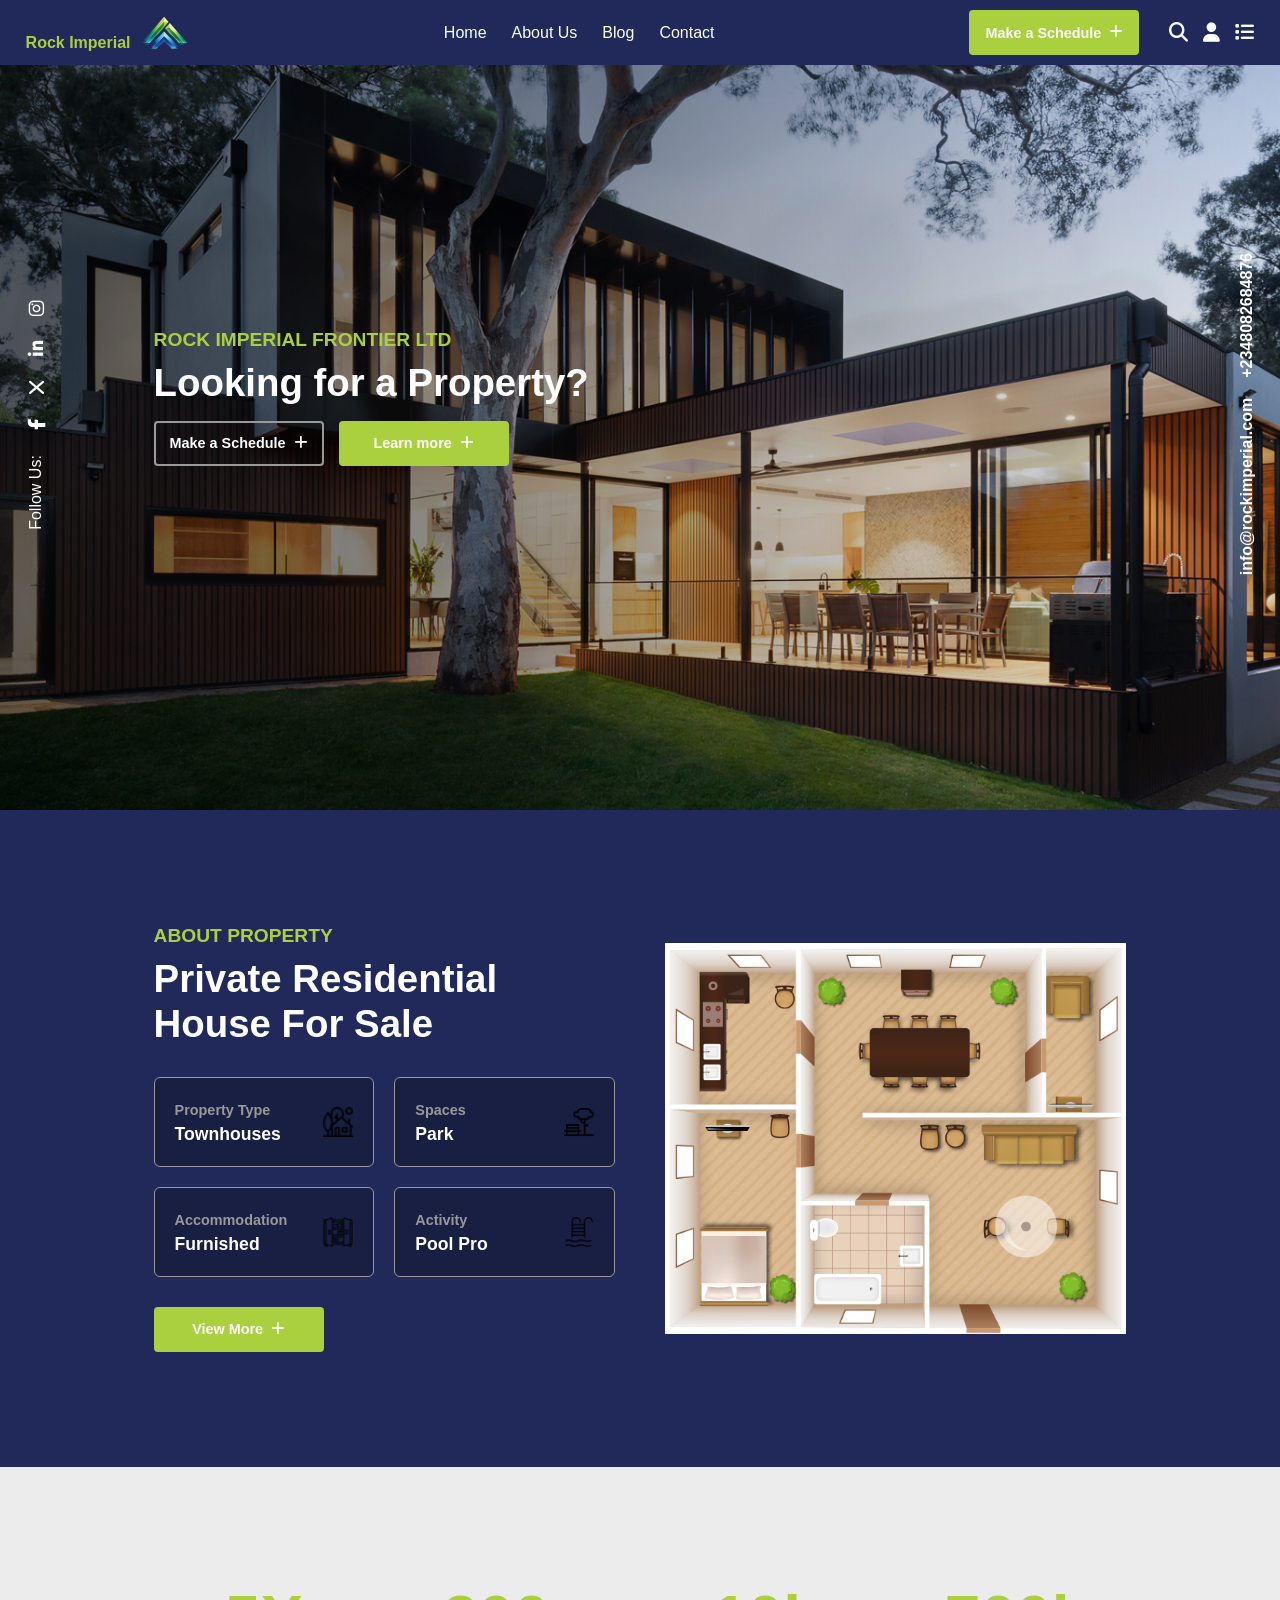
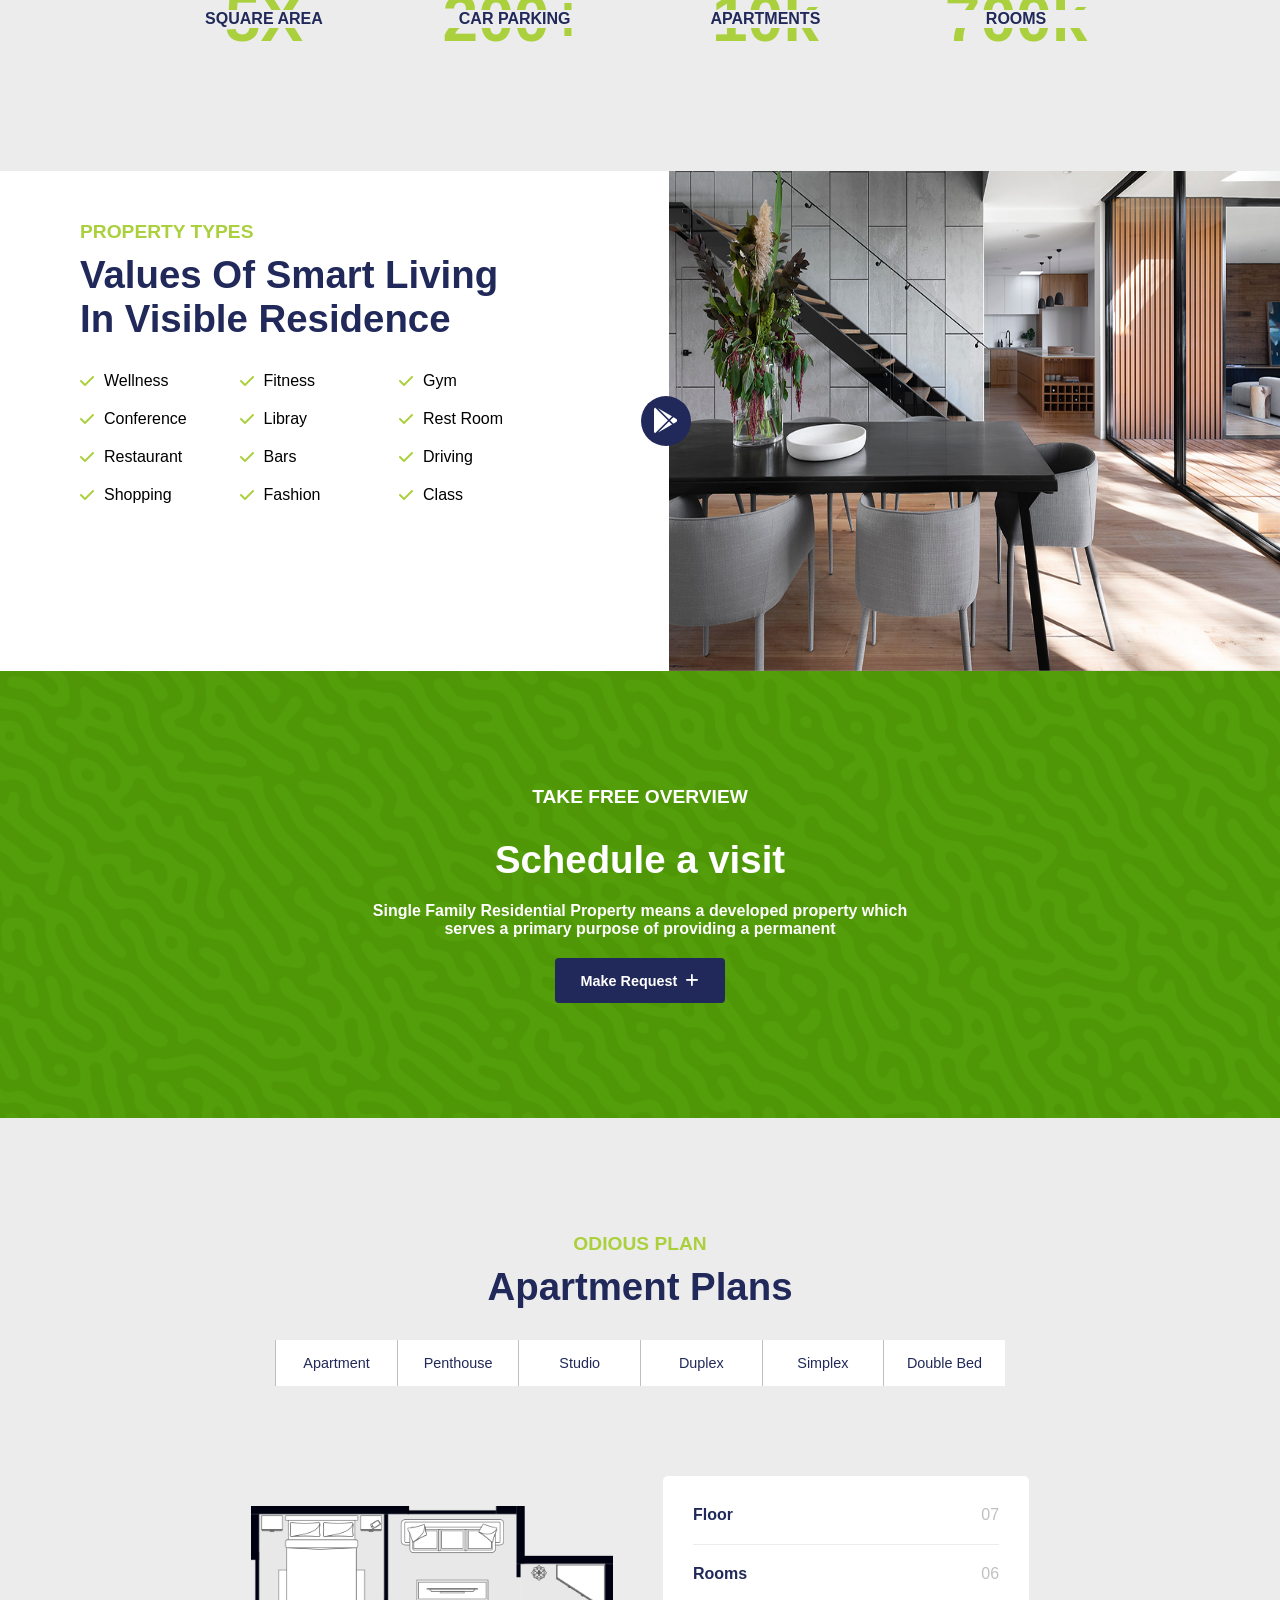
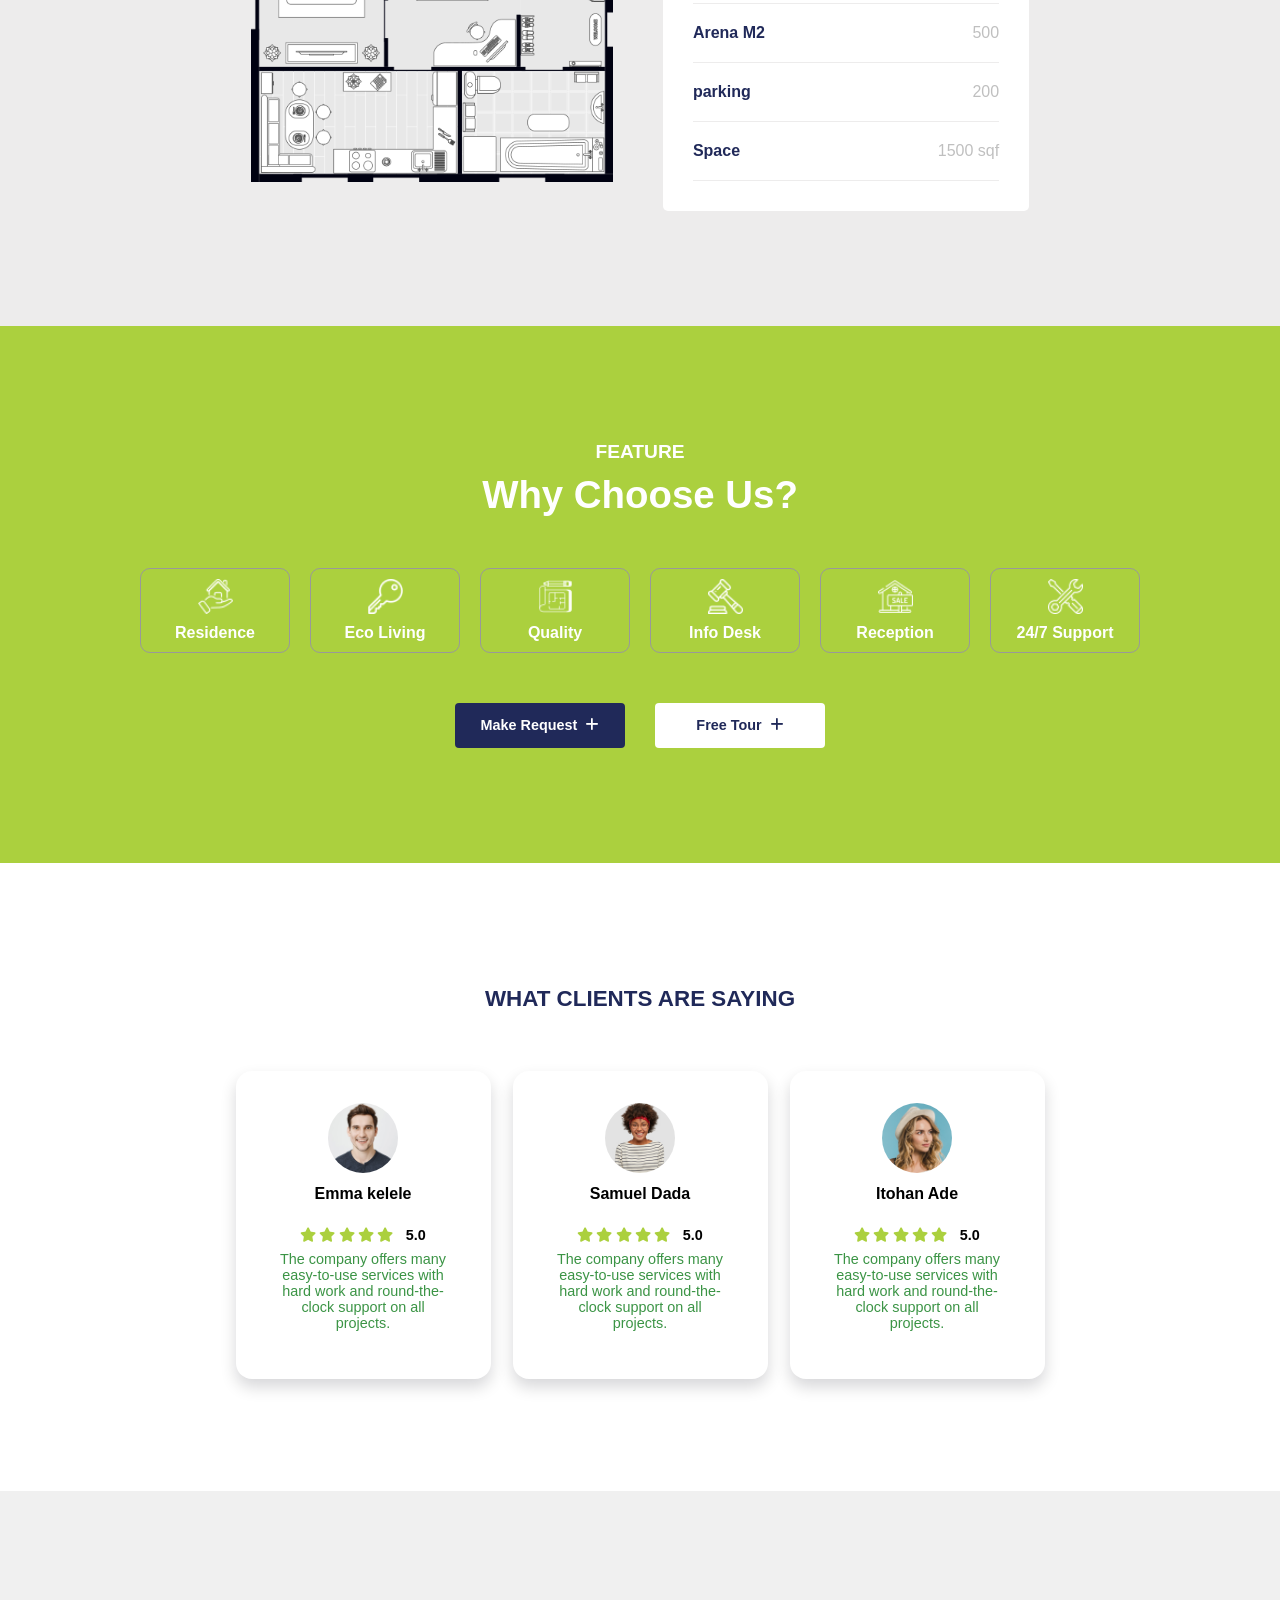
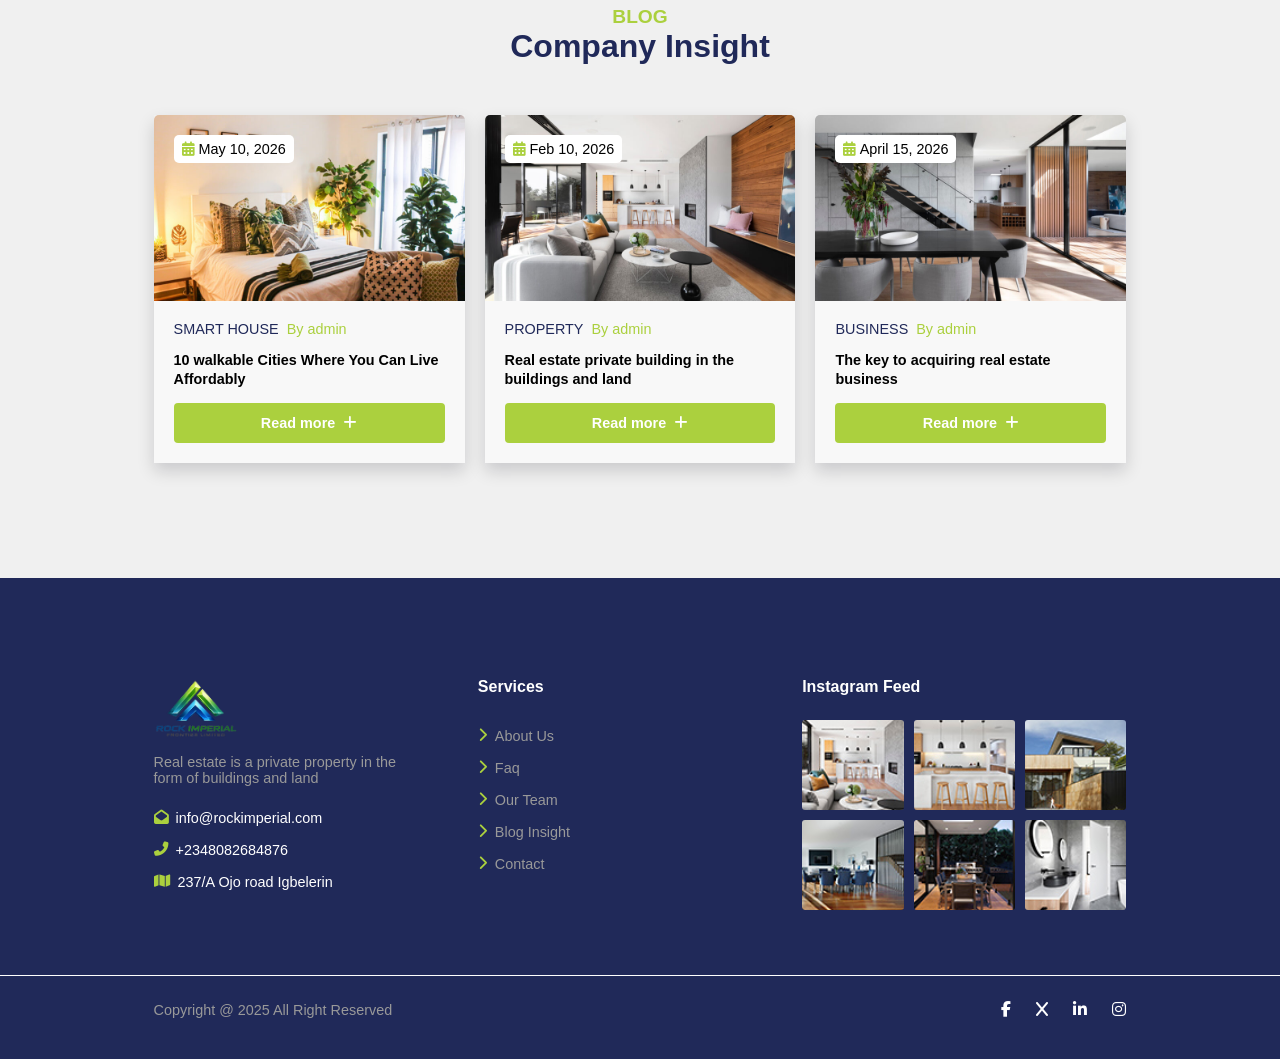
==== index.html @ 5f9af4b8 "Innitial commit" ====
<!DOCTYPE html>
<html lang="en">

<head>
    <meta charset="UTF-8">
    <meta name="viewport" content="width=device-width, initial-scale=1.0">
    <title>ROCK IMPERIAL</title>
    <link rel="stylesheet" href="styles/index.css">
    <!-- fontowesome -->
    <link rel="stylesheet" href="https://cdnjs.cloudflare.com/ajax/libs/font-awesome/6.2.1/css/all.min.css" />
</head>

<body>
    <!-- NAVBAR SECTION -->
    <nav class="navbar">
        <div class="logo">
            <a href="#" class="href">
                <h2>
                    Rock Imperial
                    <span>
                        <img src="./images/ri-logo.png" alt="LOG">
                    </span>
                </h2>
            </a>
        </div>

        <ul class="menu">
            <li><a href="#" class="hre">Home</a></li>
            <li><a href="#" class="hre">About Us</a></li>
            <li><a href="#" class="hre">Blog</a></li>
            <li><a href="#" class="hre">Contact</a></li>
        </ul>

        <div class="nav_right">
            <button class="btn">
                <a href="#" class="href">Make a Schedule</a>
                <i class="fa-solid fa-plus"></i>
            </button>

            <!-- <i class="fa-solid fa-bars" id="toggle"></i> -->
            <i class="fa-solid fa-align-center" id="open"></i>
            <i class="fa-solid fa-xmark" id="close"></i>

            <ul>
                <li>
                    <i class="fa-solid fa-magnifying-glass"></i>
                </li>
                <li>
                    <i class="fa-solid fa-user"></i>
                </li>
                <li>
                    <i class="fa-solid fa-list" id="show_sidebar"></i>
                </li>
            </ul>
        </div>

        <!-- sidebar -->
        <div class="sidebar">
            <i class="fa-solid fa-xmark" id="close_sidebar"></i>
            <div class="sidebar_logo">
                <a href="#" class="href">
                    <h2>Rock Imperial<span><img src="./images/ri-logo.png" alt="LOG"></span></h2>
                </a>
            </div>

            <ul>
                <li>
                    <h4>Office Address</h4>
                    <p>123/A, Ojo baracks Igbelerin</p>
                </li>
                <li>
                    <h4>Phone Number</h4>
                    <p>+2348082684876</p>
                    <p>+2348023309758</p>
                </li>
                <li>
                    <h4>Email Address</h4>
                    <p>info@rockimperial.com</p>
                    <p>support@rockimperial.com</p>
                </li>
            </ul>

            <div class="sidebar_wrap">
                <h4>Pinterest</h4>
                <div class="sidebar_grid">
                    <img src="images/sidebar1.jpg" alt="IMAGE">
                    <img src="images/sidebar2.jpg" alt="IMAGE">
                    <img src="images/sidebar3.jpg" alt="IMAGE">
                    <img src="images/sidebar4.jpg" alt="IMAGE">
                    <img src="images/sidebar5.jpg" alt="IMAGE">
                    <img src="images/sidebar6.jpg" alt="IMAGE">
                </div>
            </div>
        </div>
    </nav>

    <!-- HERO SECTION -->
    <section class="hero">
        <div class="hero_title section_title">
            <div class="hero_title_text section_title_text">
                <span>rock imperial frontier ltd</span>
            </div>

            <h2>Looking for a Property?</h2>
            <div class="hero_btns">
                <button class="btn2 btn">
                    <a href="#" class="href">Make a Schedule</a>
                    <i class="fa-solid fa-plus"></i>
                </button>
                <button class="btn2 btn">
                    <a href="#" class="href">Learn more</a>
                    <i class="fa-solid fa-plus"></i>
                </button>
            </div>
        </div>
        <ul class="hero_icon">
            <li>Follow Us:</li>
            <li>
                <a href="#" target="_blank">
                    <i class="fa-brands fa-facebook-f"></i>
                </a>
            </li>

            <li>
                <a href="#" target="_blank">
                    <i class="fa-brands fa-x"></i>
                </a>
            </li>

            <li>
                <a href="#" target="_blank">
                    <i class="fa-brands fa-linkedin-in"></i>
                </a>
            </li>

            <li>
                <a href="#" target="_blank">
                    <i class="fa-brands fa-instagram"></i>
                </a>
            </li>
        </ul>

        <ul class="hero_content">
            <li>info@rockimperial.com</li>
            <li>+2348082684876</li>
        </ul>
    </section>

    <!-- ABOUT SECTION -->
    <section class="about">
        <div class="about_title section_title">
            <div class="hero_title_text section_title_text">
                <span>about property</span>
            </div>

            <h2>Private Residential House For Sale</h2>
            <ul>
                <li>
                    <div class="about_left">
                        <h6>
                            <span>Property Type</span>
                            Townhouses
                        </h6>
                    </div>
                    <img src="./images/house.png" alt="HOUSE">
                </li>
                <li>
                    <div class="about_left">
                        <h6>
                            <span>Spaces</span>
                            Park
                        </h6>
                    </div>
                    <img src="./images/garden.png" alt="GARDEN">
                </li>
                <li>
                    <div class="about_left">
                        <h6>
                            <span>Accommodation</span>
                            Furnished
                        </h6>
                    </div>
                    <img src="./images/cabinet.png" alt="CABINET">
                </li>
                <li>
                    <div class="about_left">
                        <h6>
                            <span>Activity</span>
                            Pool Pro
                        </h6>
                    </div>
                    <img src="./images/swimming-pool.png" alt="POOL">
                </li>
            </ul>
            <button class="btn2 btn about-btn">
                <a href="#" class="href">View More</a>
                <i class="fa-solid fa-plus"></i>
            </button>
        </div>
        <div class="about_image section_image">
            <img src="./images/about_img.jpg" alt="ABOUT">
        </div>
    </section>

    <!-- COUNTER SECTION -->
    <section class="counter">
        <div class="counter_col">
            <h2>5X</h2>
            <p>square area</p>
        </div>
        <div class="counter_col">
            <h2>200+</h2>
            <p>Car parking</p>
        </div>
        <div class="counter_col">
            <h2>10k</h2>
            <p>Apartments</p>
        </div>
        <div class="counter_col">
            <h2>700k</h2>
            <p>Rooms</p>
        </div>
    </section>

    <!-- PROPERTY SECTION -->
    <section class="property">
        <div class="property_title section_title">
            <div class="property_title_text section_title_text">
                <span>Property Types</span>
            </div>

            <h2>Values Of Smart Living In Visible Residence</h2>
            <ul>
                <li>
                    <i class="fa-solid fa-check"></i>
                    Wellness
                </li>
                <li>
                    <i class="fa-solid fa-check"></i>
                    Fitness
                </li>
                <li>
                    <i class="fa-solid fa-check"></i>
                    Gym
                </li>
                <li>
                    <i class="fa-solid fa-check"></i>
                    Conference
                </li>
                <li>
                    <i class="fa-solid fa-check"></i>
                    Libray
                </li>
                <li>
                    <i class="fa-solid fa-check"></i>
                    Rest Room
                </li>
                <li>
                    <i class="fa-solid fa-check"></i>
                    Restaurant
                </li>
                <li>
                    <i class="fa-solid fa-check"></i>
                    Bars
                </li>
                <li>
                    <i class="fa-solid fa-check"></i>
                    Driving
                </li>
                <li>
                    <i class="fa-solid fa-check"></i>
                    Shopping
                </li>
                <li>
                    <i class="fa-solid fa-check"></i>
                    Fashion
                </li>
                <li>
                    <i class="fa-solid fa-check"></i>
                    Class
                </li>
            </ul>
        </div>
        <div class="property_image  section_image">
            <img src="./images/video_bg.jpg" alt="">
        </div>
        <div class="play_btn">
            <i class="fa-brands fa-google-play"></i>
        </div>
    </section>

    <!-- OVERVIEW SECTION -->
    <section class="overview">
        <div class="overview_title section_title">
            <div class="overview_title_text section_title_text">
                <span>TAKE FREE OVERVIEW</span>
            </div>
            <h2>Schedule a visit</h2>
            <p>
                Single Family Residential Property
                means a developed property which
                serves a primary purpose of providing
                a permanent
            </p>
            <button class="btn overview_btn">
                <a href="#" class="href">Make Request</a>
                <i class="fa-solid fa-plus"></i>
            </button>
        </div>
    </section>

    <!-- OVERVIEW2 SECTION -->
    <section class="overview2" style="display: none;">
        <div class="overview2_title section_title">
            <div class="overview_title_text section_title_text">
                <span>OVERVIEW</span>
            </div>
            <h2>Luxury House overview</h2>
            <ul class="community_wrap">
                <li><img src="./images/community_img01.png" alt="IMG"></li>
                <li><img src="./images/community_img02.png" alt="IMG"></li>
                <li><img src="./images/community_img03.png" alt="IMG"></li>
                <li><img src="./images/community_img04.png" alt="IMG"></li>
                <li><img src="./images/community_img05.png" alt="IMG"></li>
                <li>
                    Join Our
                    <br>
                    <span>5000</span>
                    Community
                </li>
            </ul>
        </div>
        <div class="swiper overview2_swiper">
            <div class="swiper-wrapper">
                <div class="swiper-slide">
                    <img src="./images/gallery_img01.jpg" alt="">
                </div>
                <div class="swiper-slide">
                    <img src="./images/gallery_img02.jpg" alt="">
                </div>
            </div>
        </div>
    </section>

    <!-- PLANS SECTION -->
    <section class="plans">
        <div class="plans_title section_title">
            <div class="plans_title_text section_title_text">
                <span>ODIOUS PLAN</span>
            </div>
            <h2>Apartment Plans</h2>
            <ul>
                <li>Apartment</li>
                <li>Penthouse</li>
                <li>Studio</li>
                <li>Duplex</li>
                <li>Simplex</li>
                <li>Double Bed</li>
            </ul>
        </div>
        <div class="plans_wrap">
            <div class="plans_container">
                <div class="plans_image section_image">
                    <img src="./images/plan_img.png" alt="PLAN">
                </div>
                <ul class="plans_content">
                    <li>
                        Floor
                        <span>07</span>
                    </li>
                    <li>
                        Rooms
                        <span>06</span>
                    </li>
                    <li>
                        Arena M2
                        <span>500</span>
                    </li>
                    <li>
                        parking
                        <span>200</span>
                    </li>
                    <li>
                        Space
                        <span>1500 sqf</span>
                    </li>
                </ul>
            </div>
            <div class="plans_container">
                <div class="plans_image section_image">
                    <img src="./images/plan_img2.png" alt="PLAN">
                </div>
                <ul class="plans_content">
                    <li>
                        Floor
                        <span>07</span>
                    </li>
                    <li>
                        Rooms
                        <span>06</span>
                    </li>
                    <li>
                        Arena M2
                        <span>500</span>
                    </li>
                    <li>
                        parking
                        <span>200</span>
                    </li>
                    <li>
                        Space
                        <span>1500 sqf</span>
                    </li>
                </ul>
            </div>
            <div class="plans_container">
                <div class="plans_image section_image">
                    <img src="./images/plan_img3.png" alt="PLAN">
                </div>
                <ul class="plans_content">
                    <li>
                        Floor
                        <span>07</span>
                    </li>
                    <li>
                        Rooms
                        <span>06</span>
                    </li>
                    <li>
                        Arena M2
                        <span>500</span>
                    </li>
                    <li>
                        parking
                        <span>200</span>
                    </li>
                    <li>
                        Space
                        <span>1500 sqf</span>
                    </li>
                </ul>
            </div>
            <div class="plans_container">
                <div class="plans_image section_image">
                    <img src="./images/plan_img4.png" alt="PLAN">
                </div>
                <ul class="plans_content">
                    <li>
                        Floor
                        <span>07</span>
                    </li>
                    <li>
                        Rooms
                        <span>06</span>
                    </li>
                    <li>
                        Arena M2
                        <span>500</span>
                    </li>
                    <li>
                        parking
                        <span>200</span>
                    </li>
                    <li>
                        Space
                        <span>1500 sqf</span>
                    </li>
                </ul>
            </div>
            <div class="plans_container">
                <div class="plans_image section_image">
                    <img src="./images/plan_img5.png" alt="PLAN">
                </div>
                <ul class="plans_content">
                    <li>
                        Floor
                        <span>07</span>
                    </li>
                    <li>
                        Rooms
                        <span>06</span>
                    </li>
                    <li>
                        Arena M2
                        <span>500</span>
                    </li>
                    <li>
                        parking
                        <span>200</span>
                    </li>
                    <li>
                        Space
                        <span>1500 sqf</span>
                    </li>
                </ul>
            </div>
            <div class="plans_container">
                <div class="plans_image section_image">
                    <img src="./images/plan_img6.png" alt="PLAN">
                </div>
                <ul class="plans_content">
                    <li>
                        Floor
                        <span>07</span>
                    </li>
                    <li>
                        Rooms
                        <span>06</span>
                    </li>
                    <li>
                        Arena M2
                        <span>500</span>
                    </li>
                    <li>
                        parking
                        <span>200</span>
                    </li>
                    <li>
                        Space
                        <span>1500 sqf</span>
                    </li>
                </ul>
            </div>
        </div>
    </section>

    <!-- FEATURES -->
    <section class="feature">
        <div class="feature_title section_title">
            <div class="feature_title_text section_title_text">
                <span>Feature</span>
            </div>
            <h2>Why Choose Us?</h2>
        </div>

        <div class="feature_wrap">
            <div class="feature_item">
                <img src="./images/feature1.png" alt="IMAGE">
                <p>Residence</p>
            </div>
            <div class="feature_item">
                <img src="./images/feature2.png" alt="IMAGE">
                <p>Eco Living</p>
            </div>
            <div class="feature_item">
                <img src="./images/feature3.png" alt="IMAGE">
                <p>Quality</p>
            </div>
            <div class="feature_item">
                <img src="./images/feature4.png" alt="IMAGE">
                <p>Info Desk</p>
            </div>
            <div class="feature_item">
                <img src="./images/feature5.png" alt="IMAGE">
                <p>Reception</p>
            </div>
            <div class="feature_item">
                <img src="./images/feature6.png" alt="IMAGE">
                <p>24/7 Support</p>
            </div>
        </div>
        <div class="features_btn">
            <button class="btn feature_btn">
                <a href="#">Make Request</a>
                <i class="fa-solid fa-plus"></i>
            </button>
            <button class="btn feature_btn">
                <a href="#">Free Tour</a>
                <i class="fa-solid fa-plus"></i>
            </button>
        </div>
    </section>

    <!-- TESTIMONIALS -->
    <div class="testimonials">
        <h2 class="testimonial_title">WHAT CLIENTS ARE SAYING</h2>
        <div class="testimonial_swiper container">
            <article class="testimonial_card">
                <img src="./images/testimonial1.jpg" alt="IMAGE" class="testimonial_img">
                <h3 class="testimonial_name">Emma kelele</h3>
                <div class="testimonial_rating">
                    <div class="testimonial_stars">
                        <i class="fa-solid fa-star"></i>
                        <i class="fa-solid fa-star"></i>
                        <i class="fa-solid fa-star"></i>
                        <i class="fa-solid fa-star"></i>
                        <i class="fa-solid fa-star"></i>
                    </div>
                    <h3 class="testimonial_number">5.0</h3>
                </div>

                <p class="testimonial_description">
                    The company offers many easy-to-use services
                    with hard work and round-the-clock support on
                    all projects.
                </p>

            </article>

            <article class="testimonial_card">
                <img src="./images/testimonial2.jpg" alt="IMAGE" class="testimonial_img">
                <h3 class="testimonial_name">Samuel Dada</h3>
                <div class="testimonial_rating">
                    <div class="testimonial_stars">
                        <i class="fa-solid fa-star"></i>
                        <i class="fa-solid fa-star"></i>
                        <i class="fa-solid fa-star"></i>
                        <i class="fa-solid fa-star"></i>
                        <i class="fa-solid fa-star"></i>
                    </div>
                    <h3 class="testimonial_number">5.0</h3>
                </div>

                <p class="testimonial_description">
                    The company offers many easy-to-use services
                    with hard work and round-the-clock support on
                    all projects.
                </p>

            </article>

            <article class="testimonial_card">
                <img src="./images/testimonial3.jpg" alt="IMAGE" class="testimonial_img">
                <h3 class="testimonial_name">Itohan Ade</h3>
                <div class="testimonial_rating">
                    <div class="testimonial_stars">
                        <i class="fa-solid fa-star"></i>
                        <i class="fa-solid fa-star"></i>
                        <i class="fa-solid fa-star"></i>
                        <i class="fa-solid fa-star"></i>
                        <i class="fa-solid fa-star"></i>
                    </div>
                    <h3 class="testimonial_number">5.0</h3>
                </div>

                <p class="testimonial_description">
                    The company offers many easy-to-use services
                    with hard work and round-the-clock support on
                    all projects.
                </p>
            </article>
        </div>
    </div>

    <!-- BLOG SECTION -->
    <section class="blog">
        <div class="blog_title">
            <div class="blog_title_text section_title_text">
                <span>Blog</span>
            </div>
            <h2>Company Insight</h2>
        </div>

        <div class="blog_wrap">
            <div class="blog_item">
                <div class="blog_item_img section_image">
                    <img src="./images/blog1.jpg" alt="">
                    <span class="date">
                        <i class="fa-solid fa-calendar-days"></i>
                        May 10, 2026
                    </span>
                </div>
                <div class="blog_item_content">
                    <ul>
                        <li class="category">smart house</li>
                        <li class="author">
                            <span>By admin</span>
                        </li>
                    </ul>
                    <h2>10 walkable Cities Where You Can Live Affordably</h2>
                    <button class="btn">
                        <a href="#">Read more</a>
                        <i class="fa-solid fa-plus"></i>
                    </button>
                </div>
            </div>

            <div class="blog_item">
                <div class="blog_item_img section_image">
                    <img src="./images/blog2.jpg" alt="">
                    <span class="date">
                        <i class="fa-solid fa-calendar-days"></i>
                        Feb 10, 2026
                    </span>
                </div>
                <div class="blog_item_content">
                    <ul>
                        <li class="category">property</li>
                        <li class="author">
                            <span>By admin</span>
                        </li>
                    </ul>
                    <h2>Real estate private building in the buildings and land</h2>
                    <button class="btn">
                        <a href="#">Read more</a>
                        <i class="fa-solid fa-plus"></i>
                    </button>
                </div>
            </div>

            <div class="blog_item">
                <div class="blog_item_img section_image">
                    <img src="./images/blog3.jpg" alt="">
                    <span class="date">
                        <i class="fa-solid fa-calendar-days"></i>
                        April 15, 2026
                    </span>
                </div>
                <div class="blog_item_content">
                    <ul>
                        <li class="category">business</li>
                        <li class="author">
                            <span>By admin</span>
                        </li>
                    </ul>
                    <h2>The key to acquiring real estate business</h2>
                    <button class="btn">
                        <a href="#">Read more</a>
                        <i class="fa-solid fa-plus"></i>
                    </button>
                </div>
            </div>
        </div>
    </section>

    <!-- FOOTER -->
    <footer>
        <div class="footer_wrap">
            <div class="footer_col">
                <img src="./images/rock-imperial-frontier-logo-02.png" alt="LOGO" class="footer-logo-img">
                <p>Real estate is a private property in the form of buildings and land</p>
                <ul>
                    <li>
                        <i class="fa-solid fa-envelope-open"></i>
                        <span>info@rockimperial.com</span>
                    </li>
                    <li>
                        <i class="fa-solid fa-phone-flip"></i>
                        <span>+2348082684876</span>
                    </li>
                    <li>
                        <i class="fa-solid fa-map"></i>
                        <span>237/A Ojo road Igbelerin</span>
                    </li>
                </ul>
            </div>

            <div class="footer_col">
                <h3>Services</h3>
                <ul>
                    <li>
                        <i class="fa-solid fa-chevron-right"></i>
                        <a href="#">About Us</a>
                    </li>
                    <li>
                        <i class="fa-solid  fa-chevron-right"></i>
                        <a href="#">Faq</a>
                    </li>
                    <li>
                        <i class="fa-solid  fa-chevron-right"></i>
                        <a href="#">Our Team</a>
                    </li>
                    <li>
                        <i class="fa-solid  fa-chevron-right"></i>
                        <a href="#">Blog Insight</a>
                    </li>
                    <li>
                        <i class="fa-solid  fa-chevron-right"></i>
                        <a href="#">Contact</a>
                    </li>
                </ul>
            </div>

            <div class="footer_col">
                <h3>Instagram Feed</h3>
                <div class="contact_grid">
                    <img src="./images/f_instagram01.jpg" alt="">
                    <img src="./images/f_instagram02.jpg" alt="">
                    <img src="./images/f_instagram03.jpg" alt="">
                    <img src="./images/f_instagram04.jpg" alt="">
                    <img src="./images/f_instagram05.jpg" alt="">
                    <img src="./images/f_instagram06.jpg" alt="">
                </div>
            </div>
        </div>

        <div class="footer_botom">
            <p>Copyright @ 2025 All Right Reserved</p>
            <ul>
                <li>
                    <a href="#" target="_blank">
                        <i class="fa-brands fa-facebook-f"></i>
                    </a>
                </li>

                <li>
                    <a href="#" target="_blank">
                        <i class="fa-brands fa-x"></i>
                    </a>
                </li>

                <li>
                    <a href="#" target="_blank">
                        <i class="fa-brands fa-linkedin-in"></i>
                    </a>
                </li>

                <li>
                    <a href="#" target="_blank">
                        <i class="fa-brands fa-instagram"></i>
                    </a>
                </li>
            </ul>
        </div>
    </footer>

    <script src="./scripts/main.js"></script>
</body>

</html>
---- styles/index.css ----
@import url("app.css");

nav {
    height: 65px;
    width: 100%;
    display: flex;
    justify-content: space-between;
    align-items: center;
    position: fixed;
    top: 0;
    left: 0;
    padding: 0px 2%;
    background-color: var(--dark-bg);
    z-index: 1;
}

/* CUSTOME CSS */
section {
    width: 100%;
    display: flex;
    justify-content: space-between;
    align-items: center;
    position: relative;
    gap: 50px;
    padding: 115px 12%;
}

.fa-solid {
    cursor: pointer;
}

.btn {
    width: 170px;
    height: 45px;
    border: none;
    cursor: pointer;
    background-color: var(--primary-color);
    border-radius: 4px;
    display: flex;
    justify-content: center;
    align-items: center;
    gap: 8px;
    border: 2px solid transparent;
    transition: var(--transition-slow);
    cursor: pointer;
}

.btn a {
    color: var(--text-color);
    font-size: var(--font-001);
    font-weight: 600;
    transition: var(--transition-slow);
}

.btn i {
    font-size: var(--font-001);
    color: var(--text-color);
    transition: var(--transition-slow);
}

.section_title {
    width: 50%;
    display: flex;
    flex-direction: column;
    align-items: start;
    position: relative;
}

.section_title_text {
    width: 100%;
    display: flex;
    justify-content: flex-start;
    align-items: center;
    gap: 30px;
}

.section_title_text span {
    font-size: calc(var(--font-002) * 1.2);
    color: var(--primary-color);
    text-transform: uppercase;
    font-weight: 600;
}

.section_title h2 {
    font-size: calc(var(--font-002) * 2.4);
    color: var(--text-color);
    line-height: 2.8rem;
}

.section_image {
    height: 100%;
    width: 50%;
    display: flex;
    justify-content: center;
    align-items: center;
}

.section_image img {
    width: 100%;
    height: 100%;
}

/* NAVBAR */
.logo {
    height: 100%;
    display: flex;
    justify-content: center;
    align-items: center;
    position: relative;
    margin-bottom: -5px;
}

.logo h2 {
    font-size: var(--font-002);
    color: var(--primary-color);
}

.logo h2 span {
    color: var(--text-color);
    font-weight: var(--font-bold);
    margin-left: 4px;
    font-size: calc(var(--font-big) * 1.3);
}

.logo h2 span img {
    width: 50px;
    margin-bottom: -3px;
}

.menu {
    display: flex;
    gap: 25px;
    align-items: center;
}

.menu li a {
    color: var(--text-color);
    font-size: var(--font-002);
    transition: var(--transition-slow);
}

.menu li a:hover {
    color: var(--primary-color);
}

.nav_right {
    height: 100%;
    display: flex;
    gap: 15px;
    align-items: center;
}

.nav_right ul {
    height: 100%;
    display: flex;
    align-items: center;
    position: relative;
    gap: 15px;
    padding-left: 15px;
}

.nav_right ul li {
    font-size: calc(var(--font-002) * 1.2);
    color: var(--text-color);
    transition: var(--transition-slow);
}

.nav_right ul li:hover {
    color: var(--primary-color);
}

.sidebar {
    height: 100vh;
    position: absolute;
    top: 0;
    right: -100%;
    width: 20%;
    background-color: var(--dark-bg);
    display: flex;
    justify-content: center;
    align-items: flex-start;
    flex-direction: column;
    padding: 40px;
    transition: var(--transition-slow);
}

.active {
    right: 0;
}

#close_sidebar {
    position: absolute;
    right: 15px;
    top: 15px;
    border: 2px solid var(--text-color);
    color: var(--text-color);
    padding: 8px;
    border-radius: 3px;
}

.sidebar_logo {
    width: 100%;
    border-bottom: 1px solid var(--secondary-color);
    padding: 20px 0;
    padding-top: 0;
}

.sidebar_logo h2 {
    font-size: var(--font-002);
    color: var(--primary-color);
}

.sidebar_logo h2 span {
    color: var(--text-color);
    font-weight: var(--font-bold);
    margin-left: 4px;
    font-size: calc(var(--font-big) * 1.3);
}

.sidebar_logo h2 span img {
    width: 50px;
    margin-bottom: -3px;
}

.sidebar ul {
    width: 100%;
    display: flex;
    justify-content: flex-start;
    align-items: flex-start;
    flex-direction: column;
    gap: 20px;
    padding-top: 20px;
}

.sidebar ul li {
    width: 100%;
    display: flex;
    flex-direction: column;
    align-items: start;
}

.sidebar h4 {
    color: var(--text-color);
    text-transform: uppercase;
    font-size: calc(var(--font-002) * 1.05);
    padding-bottom: 8px;
}

.sidebar ul li p {
    color: var(--gray-color);
    font-size: var(--font-002);
    font-weight: var(--font-w-medium);
    line-height: 1.4rem;
}

.sidebar_wrap {
    width: 100%;
    display: flex;
    flex-direction: column;
    align-items: start;
    padding-top: 20px;
}

.sidebar_grid {
    display: grid;
    grid-template-columns: repeat(3, 1fr);
    place-items: center;
    place-content: center;
    gap: 8px;

}

.sidebar_grid img {
    width: 100%;
    height: 100%;
    border-radius: 3px;
}

#open,
#close {
    display: none;
}

/* HERO SECTION */
.hero {
    min-height: 90vh;
    background-image: url(../images/Hero.jpg);
    background-repeat: no-repeat;
    background-position: center center;
    background-size: cover;
}

.hero_btns {
    width: 100%;
    display: flex;
    justify-content: flex-start;
    align-items: center;
    gap: 15px;
    padding: 15px 0;
}

.hero_btns .btn2:nth-child(1) {
    background-color: transparent;
    border: 2px solid var(--gray-color);
}

.hero_btns .btn2:nth-child(1) a {
    color: var(--text-color);
}

.hero_btns .btn2:nth-child(1):hover a {
    color: var(--primary-color);
}

.hero_btns .btn2:nth-child(1) i {
    color: var(--text-color);
}

.hero_btns .btn2:nth-child(1):hover i {
    color: var(--primary-color);
}

.hero_btns .btn2:nth-child(1):hover {
    background-color: var(--dark-bg);
    border: 2px solid transparent;
}

.hero_btns .btn2:nth-child(2):hover {
    background-color: transparent;
    border: 2px solid var(--gray-color);
}

.hero_btns .btn2:nth-child(2):hover a {
    color: var(--text-color);
}

.hero_btns .btn2:nth-child(2):hover i {
    color: var(--text-color);
}

.hero_icon {
    position: absolute;
    color: var(--text-color);
    display: flex;
    flex-direction: row;
    gap: 25px;
    left: -6%;
    top: 50%;
    transform: rotate(-90deg);
}

.hero_icon li a {
    font-size: calc(var(--font-002) * 1.1);
    color: var(--text-color);
    font-weight: 600;
    transition: var(--transition-slow);
}

.hero_icon li:hover a {
    color: var(--primary-color);
}

.hero_content {
    position: absolute;
    /* z-index: 9; */
    color: var(--text-color);
    display: flex;
    flex-direction: row;
    gap: 20px;
    right: -10%;
    top: 50%;
    transform: rotate(-90deg);
}

.hero_content li {
    font-size: var(--font-002);
    font-weight: 600;
    transition: var(--transition-slow);
}

.hero_content li:hover {
    color: var(--primary-color);
}

.section_title_text span {
    margin-bottom: 10px;
}

/* ABOUT SECTION */
.about {
    background-color: var(--dark-bg);
}

.about_title ul {
    width: 100%;
    display: grid;
    grid-template-columns: repeat(2, 1fr);
    place-items: flex-start;
    place-content: center;
    gap: 20px;
    margin: 30px 0;
}

.about_title ul li {
    width: 100%;
    display: flex;
    justify-content: space-between;
    align-items: center;
    padding: 20px;
    border-radius: 6px;
    background-color: var(--dark-bg-light);
    border: 1px solid var(--gray-color);
}

.about_title ul li .about_left {
    display: flex;
    align-items: center;
    transform: translateX(-20px);
    padding-left: 20px;
}

.about_left h6 {
    font-size: calc(var(--font-002) * 1.1);
    color: var(--text-color);
    line-height: 1.5rem;
}

.about_left h6 span {
    color: var(--gray-color);
    display: block;
    font-size: var(--font-001);
}

.about_title ul li img {
    height: 100%;
    width: 30px;
}

/* COUNTER SECTION */
.counter {
    background-color: var(--text-light);
    display: grid;
    grid-template-columns: repeat(4, 1fr);
    place-items: center;
    place-content: center;
    gap: 30px;
}

.counter_col {
    width: 100%;
    text-align: center;
    align-items: center;
    flex-direction: column;
}

.counter_col {
    width: 100%;
    text-align: center;
    align-items: center;
    flex-direction: column;
    position: relative;
}

.counter_col h2 {
    font-size: calc(var(--font-002) * 4);
    color: var(--primary-color);
}

.counter_col p {
    position: absolute;
    color: var(--dark-bg);
    text-transform: uppercase;
    left: 50%;
    top: 50%;
    width: 100%;
    background-color: var(--text-light);
    transform: translate(-50%, -50%);
    font-size: var(--font-002);
    font-weight: 600;
}

/* PROPERTY SECTION */
.property {
    padding: 0;
    height: 500px;
}

.property_title {
    height: 100%;
    padding-inline: 80px;
    padding-top: 50px;
}

.property_title h2 {
    color: var(--dark-bg);
}

.property_title ul {
    width: 100%;
    display: grid;
    grid-template-columns: repeat(3, 1fr);
    gap: 20px;
    place-items: center;
    place-content: center;
    padding: 30px 0;
}

.property_title ul li {
    width: 100%;
    display: flex;
    justify-content: flex-start;
    align-items: center;
    gap: 10px;
    font-size: var(--font-002);
}

.property_title ul li i {
    color: var(--primary-color);
}

.play_btn {
    position: absolute;
    top: 50%;
    left: 52%;
    transform: translate(-50%, -50%);
    width: 50px;
    height: 50px;
    border-radius: 50%;
    display: flex;
    justify-content: center;
    align-items: center;
    background-color: var(--dark-bg);
    cursor: pointer;
}

.play_btn i {
    font-size: calc(var(--font-002) * 1.6);
    color: var(--text-color);
}

/* OVERVIEW SECTION */
.overview {
    background-image: url(../images/overview_bg.jpg);
    background-repeat: no-repeat;
    background-position: center;
    background-color: var(--secondary-color);
    background-blend-mode: overlay;
    background-size: cover;
}

.overview_title {
    width: 100%;
    align-items: center;
    justify-content: center;
    text-align: center;
    gap: 20px;
}

.overview_title_text {
    width: 100%;
    justify-content: center;
}

.overview_title_text span {
    color: var(--text-color);
}

.overview_title p {
    color: var(--text-color);
    font-size: var(--font-002);
    font-weight: 600;
    width: 60%;
}

.overview_title .overview_btn {
    background-color: var(--dark-bg);
}

/* PLANS OVERVIEW */
.plans {
    flex-direction: column;
    background-color: var(--text-light);
    gap: 60px;
}

.plans_title {
    width: 100%;
    text-align: center;
    align-items: center;
}

.plans_title_text {
    justify-content: center;
}

.plans_title h2 {
    color: var(--dark-bg);
}

.plans_title ul {
    width: 75%;
    display: grid;
    grid-template-columns: repeat(6, 1fr);
    place-items: center;
    place-content: center;
    padding: 30px 0;
    margin: auto;
}

.plans_title ul li {
    width: 100%;
    font-size: var(--font-001);
    color: var(--dark-bg);
    font-weight: 500;
    cursor: pointer;
    background-color: var(--text-color);
    border-left: 1px solid var(--dark-bg-light);
    padding: 15px;
}

.plans_wrap {
    width: 80%;
    display: flex;
    justify-content: space-between;
    align-items: center;
    margin: auto;
}

.plans_container {
    width: 100%;
    display: flex;
    justify-content: space-between;
    align-items: center;
    gap: 50px;
}

.plans_content {
    width: 50%;
    display: flex;
    justify-content: center;
    align-items: flex-start;
    flex-direction: column;
    background-color: var(--text-color);
    padding: 30px;
    gap: 20px;
    border-radius: 5px;
}

.plans_content li {
    width: 100%;
    display: flex;
    justify-content: space-between;
    align-items: center;
    font-size: var(--font-002);
    color: var(--dark-bg);
    font-weight: 600;
    border-bottom: 1px solid var(--text-light);
    padding-bottom: 20px;
}

.plans_content li span {
    color: var(--dark-bg-light);
    font-size: var(--font-002);
    font-weight: 500;
}

/* FEATURE SECTION */
.feature {
    background-color: var(--primary-color);
    flex-direction: column;
}

.feature_title {
    width: 100%;
    align-items: center;
    text-align: center;
}

.feature_title_text {
    justify-content: center;
}

.feature_wrap {
    width: 100%;
    display: grid;
    grid-template-columns: repeat(6, 1fr);
    place-items: center;
    place-content: center;
    gap: 20px;
}

.feature_item {
    width: 100%;
    border: 1.5px solid var(--gray-color);
    width: 150px;
    height: 85px;
    padding: 25px;
    border-radius: 10px;
    display: flex;
    justify-content: center;
    align-items: center;
    flex-direction: column;
    gap: 10px;
}

.feature_item p {
    white-space: nowrap;
    font-size: var(--font-002);
    color: var(--text-color);
    font-weight: 600;
}

.feature_title_text span {
    color: var(--text-color);
}

.features_btn {
    display: flex;
    gap: 30px;
}

.feature_btn {
    background-color: var(--text-color);
}

.feature_btn:nth-child(1) {
    background-color: var(--dark-bg);
}

.feature_btn:nth-child(1) a,
.feature_btn:nth-child(1) i {
    color: var(--text-color);
}

.feature_btn a,
.feature_btn i {
    color: var(--dark-bg);
}

.feature_item img {
    width: 35px;
    height: 35px;
}

/* TESTIMONIAL SECTION */
.testimonial {
    flex-direction: column;
}

.testimonials_title {
    width: 100%;
    justify-content: center;
    align-items: center;
    text-align: center;
    gap: 16px;
}

.testimonials_title h2 {
    color: var(--dark-bg);
}

.testimonials_title p {
    font-size: calc(var(--font-002) * 1.25);
    font-weight: 500;
    color: var(--gray-color);
    width: 75%;
    margin: auto;
    line-height: 1.8rem;
}

#tst_logo {
    width: 60px;
    height: 60px;
}

.tst_user {
    display: flex;
    align-items: center;
    justify-content: flex-start;
    gap: 14px;
}

.tst_user img {
    width: 40px;
    height: 40px;
    border-radius: 50%;
}

.tst_user h4 {
    color: var(--dark-bg);
    font-size: var(--font-001);
    font-weight: 600;
}

.tst_user h4 span {
    display: block;
    color: var(--gray-color);
}

/* TESTIMONY */
.testimonials {
    display: flex;
    flex-direction: column;
    justify-content: center;
    align-items: center;
    overflow: hidden;
}

.testimonial_swiper {
    display: flex;
    padding-bottom: 7rem;
    gap: 22px;
}

.testimonial_title {
    font-size: var(--font-big);
    text-align: center;
    margin-bottom: 2.5rem;
    margin-top: 6.5rem;
    color: var(--dark-bg);
    font-weight: 600;
    padding: 16px;
    line-height: 2rem;
}

.testimonial_card {
    width: 255px;
    background-color: var(--text-color);
    box-shadow: var(--border-shadow);
    border-radius: var(--font-002);
    padding: 2rem 2.5rem 3rem;
    text-align: center;
}

.testimonial_img {
    width: 40%;
    border-radius: 6rem;
    margin: 0 auto .5rem;
}

.testimonial_name {
    font-size: var(--font-002);
    margin-bottom: 1.5rem;
}

.testimonial_rating {
    display: flex;
    justify-content: center;
    align-items: center;
    gap: .8rem;
}

.testimonial_stars {
    display: flex;
    align-items: center;
    column-gap: .2rem;
}

.testimonial_stars i {
    font-size: var(--font-001);
    color: var(--primary-color);
}

.testimonial_number {
    font-size: var(--font-001);
}

.testimonial_description {
    margin-top: .5rem;
    color: var(--secondary-color);
    font-size: var(--font-001);
    font-weight: 500;
}

/* BLOG SECTION */
.blog {
    flex-direction: column;
    background-color: var(--gray-light-001);
}

.blog_title {
    width: 100%;
    align-items: center;
    text-align: center;
}

.blog_title h2 {
    color: var(--dark-bg);
    font-size: calc(var(--font-002) * 2);
    font-weight: 600;
}

.blog_wrap {
    width: 100%;
    display: grid;
    grid-template-columns: repeat(3, 1fr);
    place-items: center;
    place-content: center;
    gap: 20px;
}

.blog_item {
    width: 100%;
    display: flex;
    flex-direction: column;
    align-items: start;
    position: relative;
    box-shadow: var(--border-shadow);
}

.blog_item_img {
    width: 100%;
    overflow: hidden;
    border-top-left-radius: 5px;
    border-top-right-radius: 5px;
}

.blog_title_text {
    display: block;
}

.blog_item_img img {
    width: 100%;
    transition: var(--transition-slow);
}

.blog_item_img:hover img {
    transform: scale(1.1);
}

.blog_item_content {
    width: 100%;
    display: flex;
    align-items: start;
    flex-direction: column;
    background-color: var(--gray-light-002);
    padding: 20px;
    gap: 14px;
}

.blog_item_content h2 {
    font-size: var(--font-001);
    line-height: 1.2rem;
}

.blog_item_content ul {
    width: 100%;
    display: flex;
    align-items: flex-start;
    gap: 6px;
}

.blog_item_content ul {
    width: 100%;
    display: flex;
    align-items: flex-start;
    gap: 8px;
}

.blog_item_content ul li {
    display: flex;
    gap: 10px;
}

.blog_item_content ul .category {
    font-size: var(--font-001);
    text-transform: uppercase;
    font-weight: 500;
    color: var(--dark-bg);
}

.blog_item ul .author span {
    color: var(--primary-color);
    font-size: var(--font-001);
    font-weight: normal;
    white-space: nowrap;
}

.blog_item_content .btn {
    width: 100%;
    height: 40px;
    transition: var(--transition-slow);
}

.blog_item_content .btn:hover {
    background-color: var(--gray-light-001);
}

.blog_item_content .btn:hover a {
    transform: translateX(-1rem);
    color: var(--dark-bg);
}

.blog_item_content .btn:hover i {
    transform: translateX(1rem);
    color: var(--dark-bg);
}

.blog_item_img .date {
    position: absolute;
    top: 20px;
    left: 20px;
    background-color: var(--text-color);
    padding: 6px 8px;
    border-radius: 5px;
    font-size: var(--font-001);
}

.blog_item_img .date i {
    font-size: var(--font-001);
    color: var(--primary-color);
}

/* FOOTER */
footer {
    width: 100%;
    display: flex;
    justify-content: center;
    align-items: center;
    flex-direction: column;
    background-color: var(--dark-bg);
}

.footer_wrap {
    width: 100%;
    display: grid;
    grid-template-columns: repeat(3, 1fr);
    place-items: flex-start;
    place-content: center;
    padding: 100px 12% 65px 12%;
    gap: 20x;
}

.footer-logo-img {
    width: 26%;
    margin-bottom: 16px;
}

.footer_col {
    width: 100%;
    display: flex;
    flex-direction: column;
    align-items: start;
}

.footer_col h3 {
    font-size: var(--font-002);
    color: var(--text-color);
    margin-bottom: 24px;
}

.footer_col p {
    width: 80%;
    font-size: var(--font-001);
    color: var(--gray-color);
    margin-bottom: 16px;
}

.footer_col ul {
    width: 100%;
    display: flex;
    justify-content: flex-start;
    align-self: flex-start;
    flex-direction: column;
}

.footer_col ul li {
    width: 100%;
    display: flex;
    align-items: flex-start;
    padding: 8px 0;
    gap: 8px;
}

.footer_col ul li span {
    color: var(--text-color);
    font-size: var(--font-001);
}

.footer_col ul li i {
    font-size: var(--font-001);
    color: var(--primary-color);
}

.footer_col ul li a {
    color: var(--gray-color);
    font-size: var(--font-001);
    transition: var(--transition-slow);
}

.footer_col ul li a:hover {
    color: var(--text-color);
}

.contact_grid {
    width: 100%;
    display: grid;
    grid-template-columns: repeat(3, 1fr);
    place-items: center;
    place-content: center;
    gap: 10px;
}

.contact_grid img {
    width: 100%;
    height: 100%;
    border-radius: 3px;
}


.footer_botom {
    width: 100%;
    display: flex;
    justify-content: space-between;
    align-items: center;
    padding: 25px 12% 40px 12%;
    border-top: 1px solid var(--text-color);
}

.footer_botom p {
    color: var(--gray-color);
    font-size: var(--font-001);
    white-space: nowrap;
    padding-right: 20px;
}

.footer_botom ul {
    width: 50%;
    display: flex;
    justify-content: flex-end;
    align-items: center;
    gap: 25px;
}

.footer_botom ul li i {
    color: var(--text-color);
    font-size: var(--font-002);
    transition: var(--transition-slow);
}

.footer_botom ul li:hover i {
    color: var(--primary-color);
    transform: translateY(-8px);
}



@media(max-width:1400px) {
    .sidebar {
        width: 25%;
    }
}

@media(max-width:1100px) {
    .plans_title ul {
        width: 100%;
    }

    .plans_title ul li {
        font-size: var(--font-001);
    }

    .feature_wrap {
        grid-template-columns: repeat(3, 1fr);
    }
}

@media(max-width: 900px) {
    section {
        flex-direction: column;
    }

    .section_title {
        width: 100%;
    }

    .section_image {
        width: 100%;
    }

    .menu {
        height: 0;
        opacity: 0;
        overflow: hidden;
        position: absolute;
        flex-direction: column;
        top: 100%;
        left: 0;
        width: 100%;
        background: var(--gradient-color);
        gap: 10px;
        transition: var(--transition-slow);
        padding-top: 15px;
    }

    .menu li {
        padding: 18px 0;
    }

    .logo {
        margin-left: 10px;
    }

    .nav_right ul li:nth-child(1) {
        display: none;
    }

    .nav_right ul li:nth-child(2) {
        display: none;
    }

    .nav_right ul li:nth-child(3) {
        font-size: calc(var(--font-002) * 1.5);
    }

    #open {
        display: block;
        color: var(--text-color);
        font-size: calc(var(--font-002) * 1.5);
        transition: var(--transition-slow);
    }

    #open:hover {
        color: var(--primary-color);
    }

    #close {
        display: none;
        color: var(--text-color);
        font-size: calc(var(--font-002) * 1.8);
        transition: var(--transition-slow);
    }

    #close:hover {
        color: var(--primary-color);
    }

    .show_menu {
        opacity: 1;
        height: 320px;
    }

    .sidebar {
        width: 40%;
    }

    .hero_icon,
    .hero_content {
        display: none;
    }

    .hero {
        flex-direction: row;
        background-position: left center;
    }

    .about {
        flex-direction: column;
    }

    .about_title {
        width: 100%;
    }

    .about_image {
        width: 100%;
    }

    .about ul {
        width: 100%;
    }

    .counter {
        grid-template-columns: repeat(2, 1fr);
    }

    .property {
        height: auto;
    }

    .property_title {
        width: 100%;
    }

    .property_title {
        padding-inline: 65px;
    }

    .overview_title p {
        width: 80%;
    }

    .plans_wrap {
        flex-direction: column;
    }

    .plans_container {
        flex-direction: column;
    }

    .plans_image {
        width: 100%;
    }

    .plans_content {
        width: 100%;
    }

    .plans_title ul {
        grid-template-columns: repeat(5, 1fr);
    }

    .blog_wrap {
        grid-template-columns: repeat(2, 1fr);
    }
}

@media(max-width: 768px) {
    .sidebar {
        width: 60%;
    }

    .section_title h2 {
        font-size: calc(var(--font-002) * 2.4);
        line-height: 2.8rem;
    }

    .section_title_text span {
        font-size: calc(var(--font-002) * 1.1);
    }

    .hero_btns {
        gap: 10px;
    }

    .hero_btns .btn2 {
        width: 180px;
    }

    .hero_btns .btn2 a {
        font-size: calc(var(--font-002) * 0.8);
    }

    .property_title h2 {
        font-size: calc(var(--font-002) * 1.8);
        line-height: 2.4rem;
    }

    .play_btn {
        top: 55%;
    }

    .overview_title p {
        width: 100%;
    }

    .plans_title ul {
        grid-template-columns: repeat(3, 1fr);
    }

    .feature_wrap {
        grid-template-columns: repeat(2, 1fr);
        gap: 16px;
    }

    .features_btn .feature_btn {
        padding: 10px;
        width: 150px;
    }

    .features_btn .feature_btn a {
        font-size: 14px;
    }

    .feature_item img {
        width: 26px;
        height: 26px;
    }

    .feature_item p {
        font-size: 15px;
    }

    .blog_item_content {
        padding: 14px;
    }

    .footer_wrap {
        grid-template-columns: repeat(2, 1fr);
        gap: 40px;
    }

    /* .contact_grid {
        grid-template-columns: repeat(2, 1fr);
    } */
}

@media(max-width: 500px) {
    .nav_right button {
        display: none;
    }

    .sidebar {
        width: 100%;
    }

    .nav_right ul li {
        padding-right: 10px;
    }

    .section_title h2 {
        font-size: calc(var(--font-002) * 2);
        line-height: 2.4rem;
    }

    .section_title_text span {
        font-size: var(--font-002);
    }

    .about_title ul {
        grid-template-columns: repeat(1, 1fr);
    }

    .counter_col h2 {
        font-size: calc(var(--font-002) * 3);
    }

    .counter_col p {
        font-size: var(--font-001);
    }

    .property_title {
        padding-inline: 30px;
    }

    .property_title h2 {
        font-size: calc(var(--font-002) * 1.6);
        line-height: 2.2rem;
    }

    .play_btn {
        top: 65%;
        height: 40px;
        width: 40px;
    }

    .play_btn i {
        font-size: 1.2rem;
    }

    .overview_title p {
        font-size: var(--font-001);
    }

    .overview_title h2 {
        font-size: calc(var(--font-002) * 1.8);
    }

    .overview_title .overview_btn {
        width: 160px;
        height: 40px;
    }

    .plans_title ul {
        grid-template-columns: repeat(2, 1fr);
    }

    .features_btn {
        gap: 16px;
    }

    .blog_wrap {
        grid-template-columns: repeat(1, 1fr);
    }

    .footer_wrap {
        grid-template-columns: repeat(1, 1fr);
    }

    .footer_botom {
        flex-direction: column;
        justify-content: center;
        align-items: center;
        gap: 15px;
    }

    .footer_botom ul {
        width: 100%;
        justify-content: center;
    }

    .footer_botom p {
        padding-right: 0;
    }
}

@media(max-width: 350px) {
    .counter {
        grid-template-columns: repeat(1, 1fr);
    }

    .play_btn {
        top: 75%;
    }

    .property_title ul {
        gap: 15px;
        grid-template-columns: repeat(1, 1fr);
    }

    .feature_wrap {
        grid-template-columns: repeat(1, 1fr);
    }

    .feature_item {
        width: 80%;
        flex-direction: row;
        gap: 40px;
    }

    .features_btn {
        flex-direction: column;
    }
}
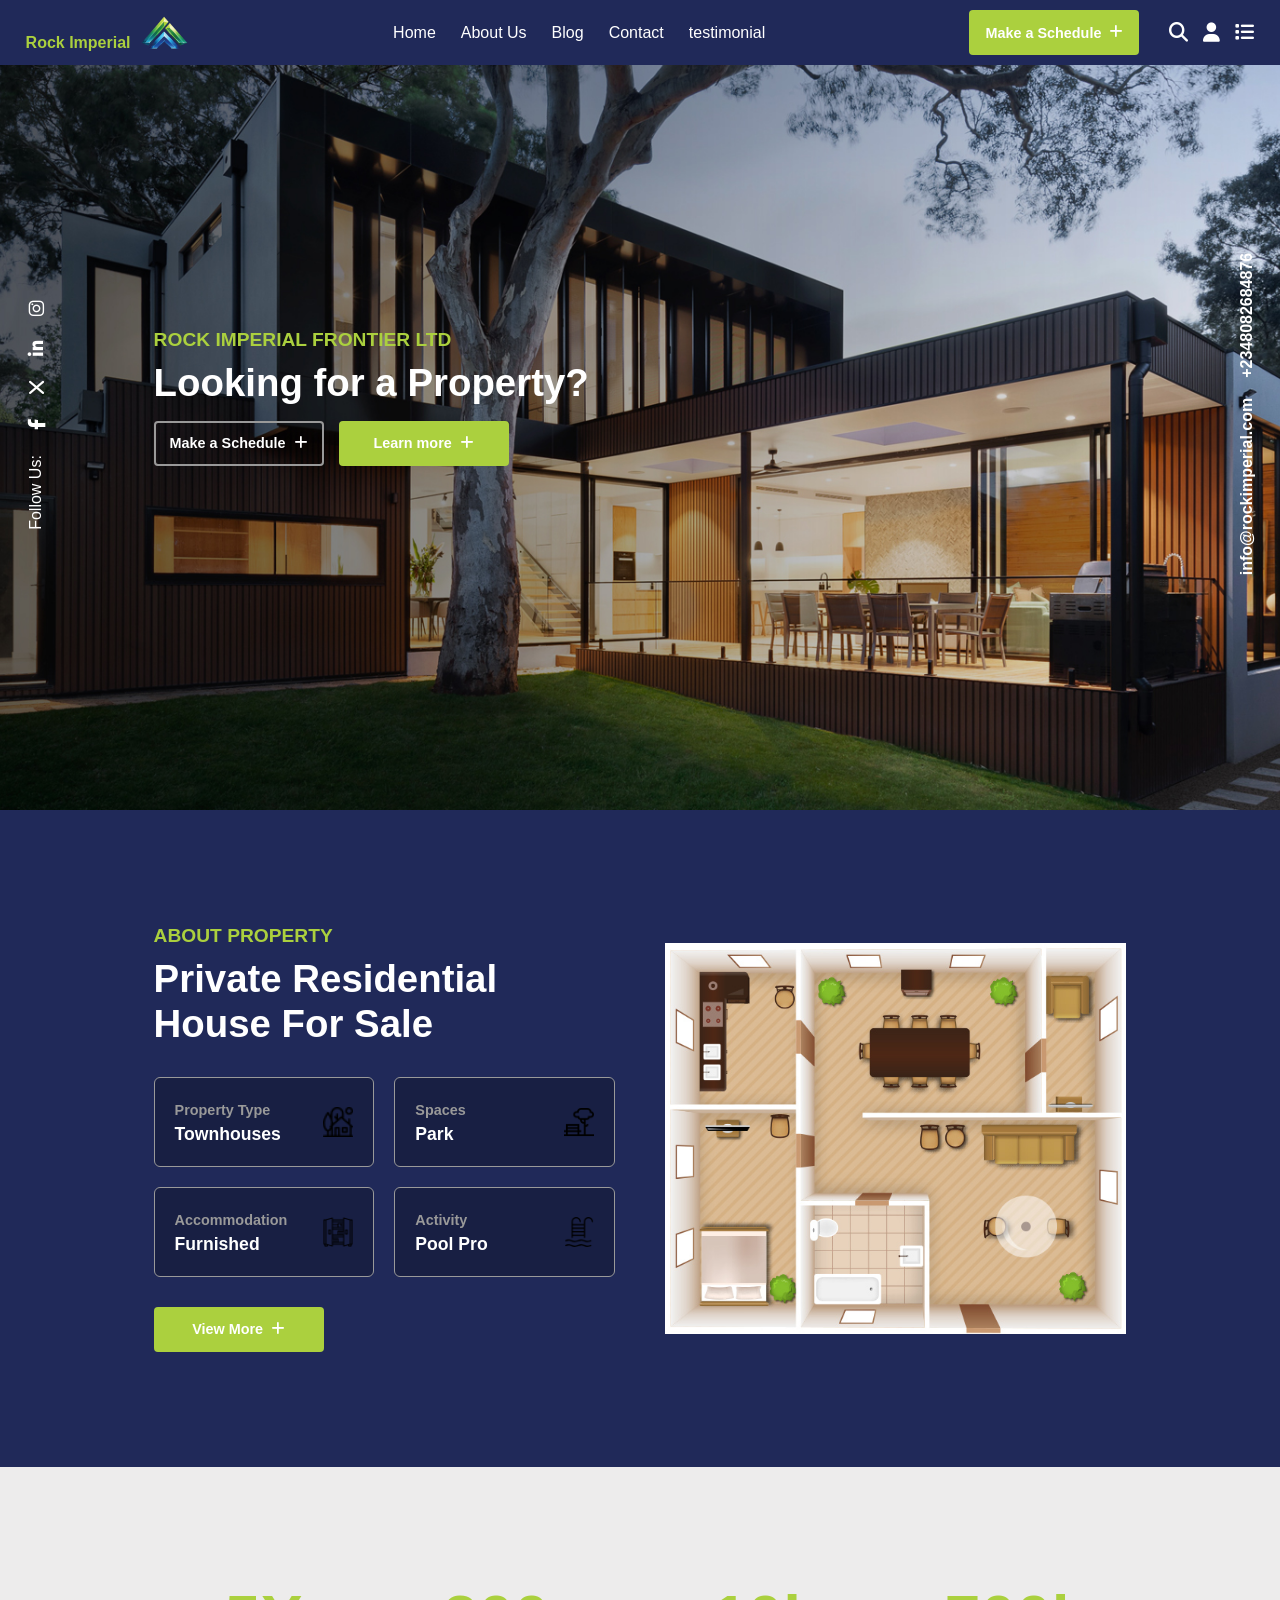
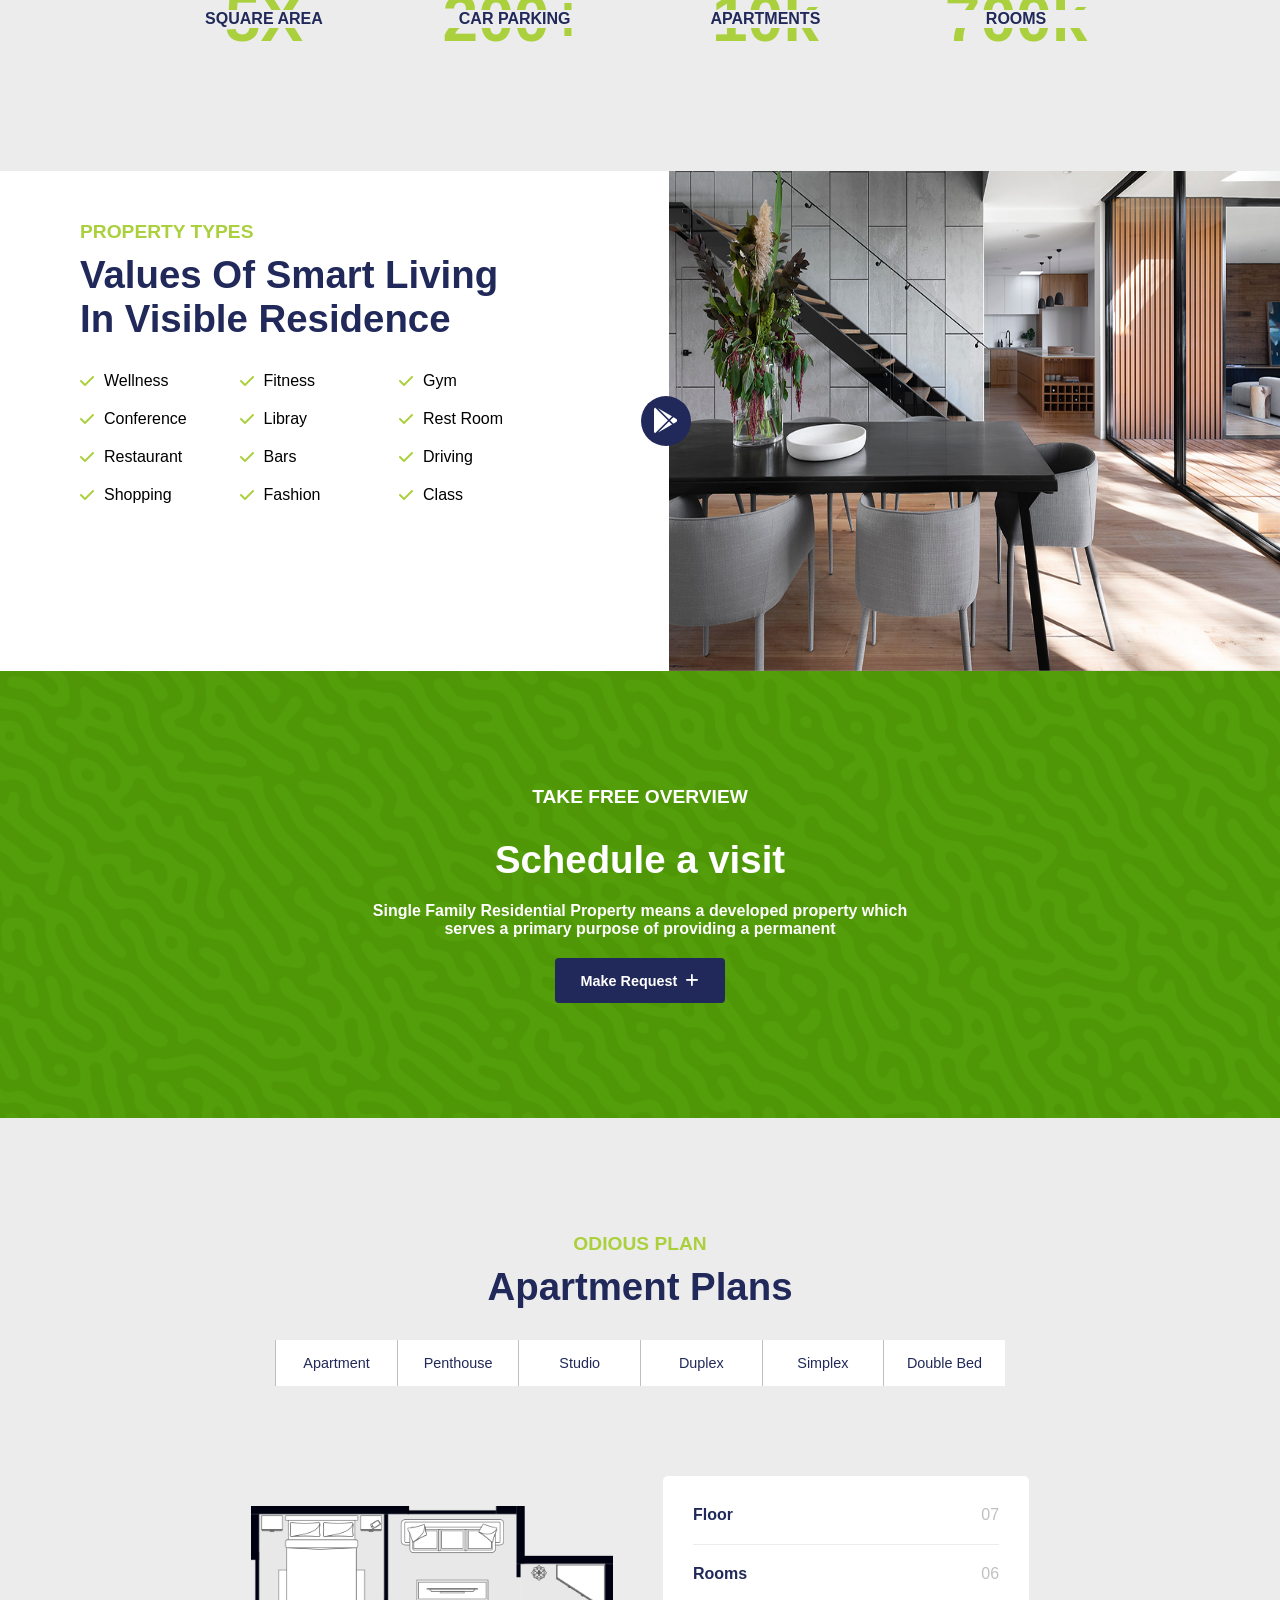
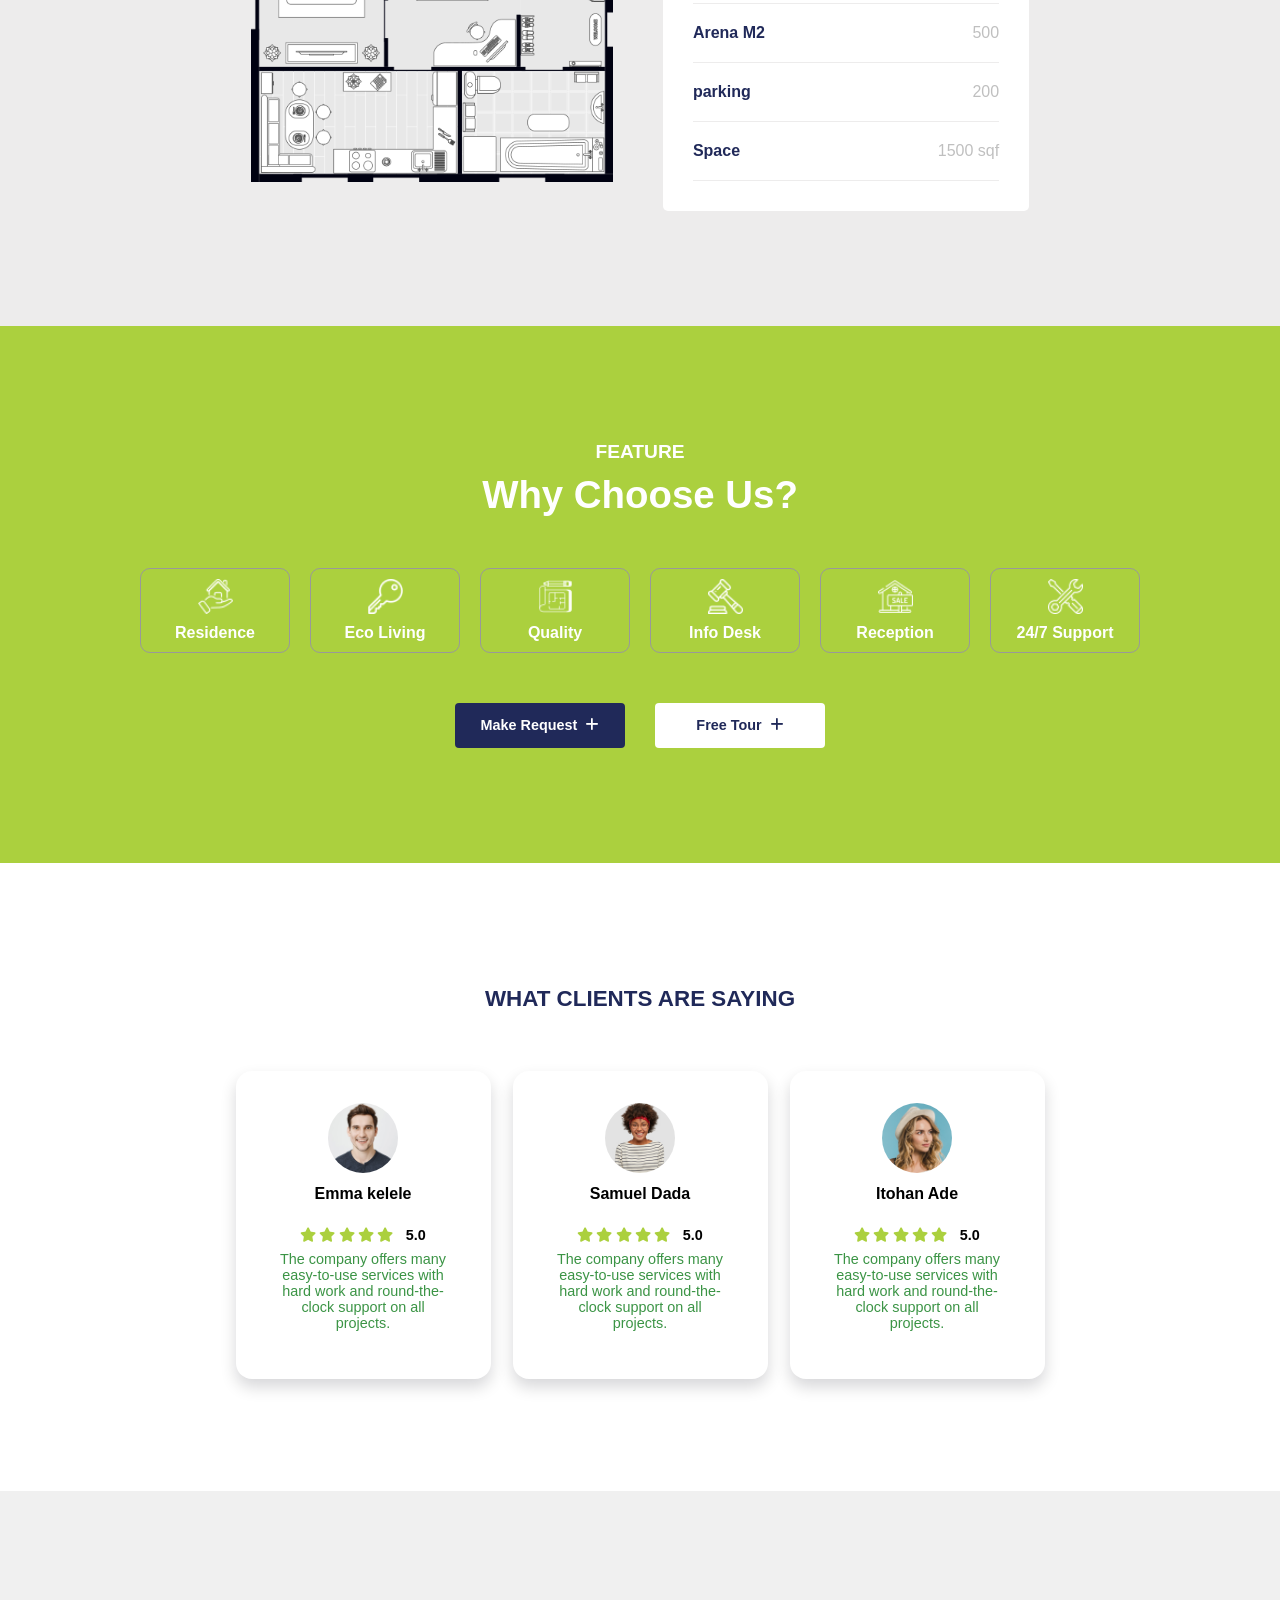
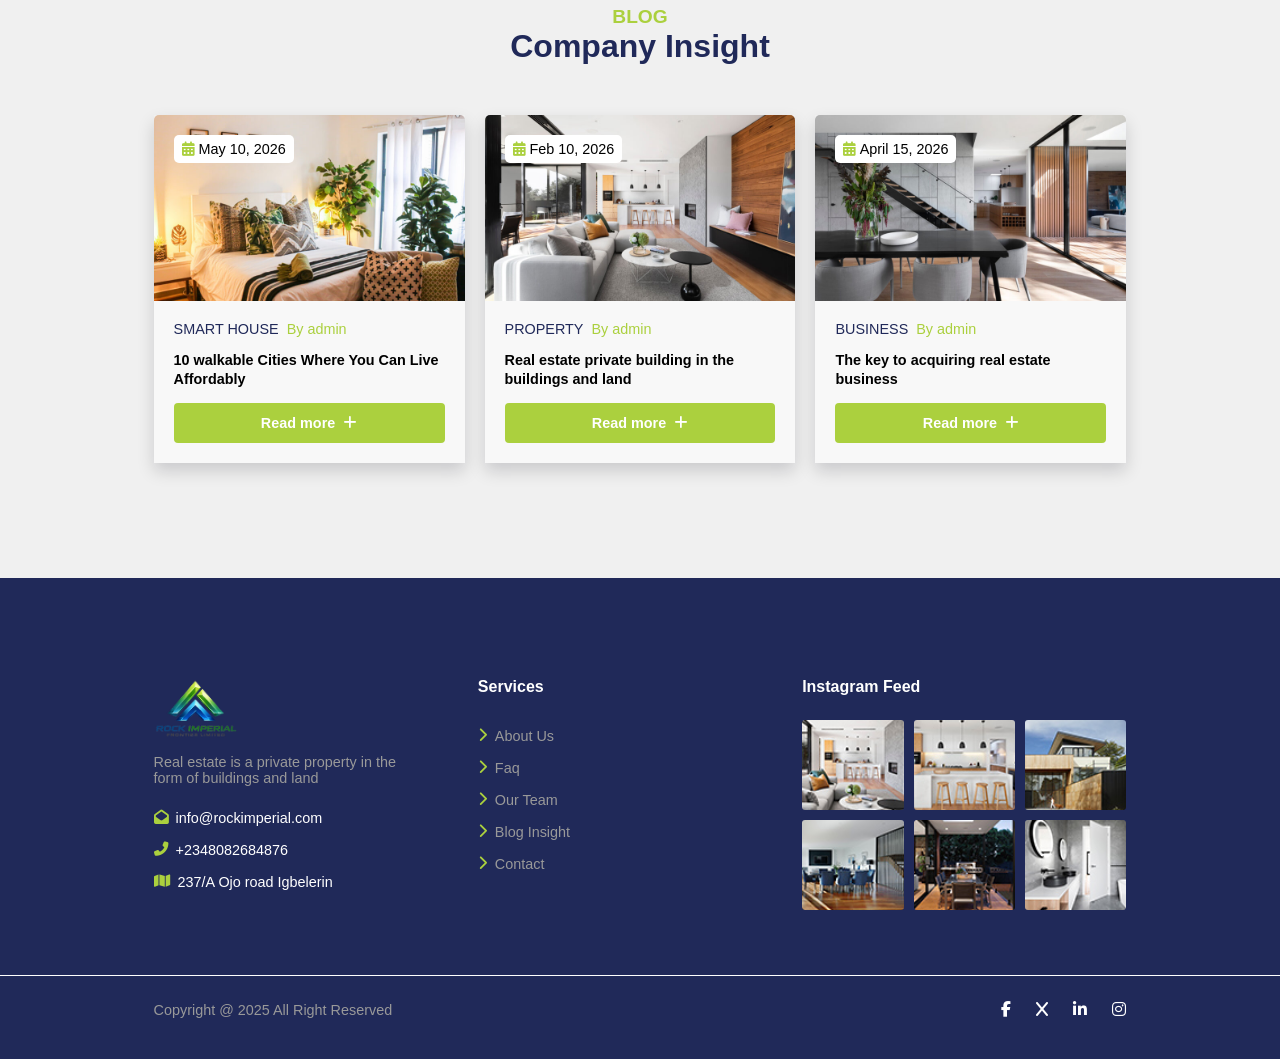
==== commit 4c5f3458: "Smooth scroll" ====
--- a/index.html
+++ b/index.html
@@ -25,10 +25,11 @@
         </div>
 
         <ul class="menu">
-            <li><a href="#" class="hre">Home</a></li>
-            <li><a href="#" class="hre">About Us</a></li>
-            <li><a href="#" class="hre">Blog</a></li>
-            <li><a href="#" class="hre">Contact</a></li>
+            <li><a href="#">Home</a></li>
+            <li><a href="#about-us">About Us</a></li>
+            <li><a href="#blog">Blog</a></li>
+            <li><a href="#contact">Contact</a></li>
+            <li><a href="#testimonial">testimonial</a></li>
         </ul>
 
         <div class="nav_right">
@@ -147,7 +148,7 @@
     </section>
 
     <!-- ABOUT SECTION -->
-    <section class="about">
+    <section class="about" id="about-us">
         <div class="about_title section_title">
             <div class="hero_title_text section_title_text">
                 <span>about property</span>
@@ -309,39 +310,6 @@
         </div>
     </section>
 
-    <!-- OVERVIEW2 SECTION -->
-    <section class="overview2" style="display: none;">
-        <div class="overview2_title section_title">
-            <div class="overview_title_text section_title_text">
-                <span>OVERVIEW</span>
-            </div>
-            <h2>Luxury House overview</h2>
-            <ul class="community_wrap">
-                <li><img src="./images/community_img01.png" alt="IMG"></li>
-                <li><img src="./images/community_img02.png" alt="IMG"></li>
-                <li><img src="./images/community_img03.png" alt="IMG"></li>
-                <li><img src="./images/community_img04.png" alt="IMG"></li>
-                <li><img src="./images/community_img05.png" alt="IMG"></li>
-                <li>
-                    Join Our
-                    <br>
-                    <span>5000</span>
-                    Community
-                </li>
-            </ul>
-        </div>
-        <div class="swiper overview2_swiper">
-            <div class="swiper-wrapper">
-                <div class="swiper-slide">
-                    <img src="./images/gallery_img01.jpg" alt="">
-                </div>
-                <div class="swiper-slide">
-                    <img src="./images/gallery_img02.jpg" alt="">
-                </div>
-            </div>
-        </div>
-    </section>
-
     <!-- PLANS SECTION -->
     <section class="plans">
         <div class="plans_title section_title">
@@ -572,56 +540,12 @@
     </section>
 
     <!-- TESTIMONIALS -->
-    <div class="testimonials">
+    <div class="testimonials" id="testimonial">
         <h2 class="testimonial_title">WHAT CLIENTS ARE SAYING</h2>
         <div class="testimonial_swiper container">
-            <article class="testimonial_card">
+            <article class="testimonial_card" style="--i: 1">
                 <img src="./images/testimonial1.jpg" alt="IMAGE" class="testimonial_img">
                 <h3 class="testimonial_name">Emma kelele</h3>
-                <div class="testimonial_rating">
-                    <div class="testimonial_stars">
-                        <i class="fa-solid fa-star"></i>
-                        <i class="fa-solid fa-star"></i>
-                        <i class="fa-solid fa-star"></i>
-                        <i class="fa-solid fa-star"></i>
-                        <i class="fa-solid fa-star"></i>
-                    </div>
-                    <h3 class="testimonial_number">5.0</h3>
-                </div>
-
-                <p class="testimonial_description">
-                    The company offers many easy-to-use services
-                    with hard work and round-the-clock support on
-                    all projects.
-                </p>
-
-            </article>
-
-            <article class="testimonial_card">
-                <img src="./images/testimonial2.jpg" alt="IMAGE" class="testimonial_img">
-                <h3 class="testimonial_name">Samuel Dada</h3>
-                <div class="testimonial_rating">
-                    <div class="testimonial_stars">
-                        <i class="fa-solid fa-star"></i>
-                        <i class="fa-solid fa-star"></i>
-                        <i class="fa-solid fa-star"></i>
-                        <i class="fa-solid fa-star"></i>
-                        <i class="fa-solid fa-star"></i>
-                    </div>
-                    <h3 class="testimonial_number">5.0</h3>
-                </div>
-
-                <p class="testimonial_description">
-                    The company offers many easy-to-use services
-                    with hard work and round-the-clock support on
-                    all projects.
-                </p>
-
-            </article>
-
-            <article class="testimonial_card">
-                <img src="./images/testimonial3.jpg" alt="IMAGE" class="testimonial_img">
-                <h3 class="testimonial_name">Itohan Ade</h3>
                 <div class="testimonial_rating">
                     <div class="testimonial_stars">
                         <i class="fa-solid fa-star"></i>
@@ -639,11 +563,53 @@
                     all projects.
                 </p>
             </article>
+
+            <article class="testimonial_card" style="--i: 2">
+                <img src="./images/testimonial2.jpg" alt="IMAGE" class="testimonial_img">
+                <h3 class="testimonial_name">Samuel Dada</h3>
+                <div class="testimonial_rating">
+                    <div class="testimonial_stars">
+                        <i class="fa-solid fa-star"></i>
+                        <i class="fa-solid fa-star"></i>
+                        <i class="fa-solid fa-star"></i>
+                        <i class="fa-solid fa-star"></i>
+                        <i class="fa-solid fa-star"></i>
+                    </div>
+                    <h3 class="testimonial_number">5.0</h3>
+                </div>
+
+                <p class="testimonial_description">
+                    The company offers many easy-to-use services
+                    with hard work and round-the-clock support on
+                    all projects.
+                </p>
+            </article>
+
+            <article class="testimonial_card" style="--i: 3">
+                <img src="./images/testimonial3.jpg" alt="IMAGE" class="testimonial_img">
+                <h3 class="testimonial_name">Itohan Ade</h3>
+                <div class="testimonial_rating">
+                    <div class="testimonial_stars">
+                        <i class="fa-solid fa-star"></i>
+                        <i class="fa-solid fa-star"></i>
+                        <i class="fa-solid fa-star"></i>
+                        <i class="fa-solid fa-star"></i>
+                        <i class="fa-solid fa-star"></i>
+                    </div>
+                    <h3 class="testimonial_number">5.0</h3>
+                </div>
+
+                <p class="testimonial_description">
+                    The company offers many easy-to-use services
+                    with hard work and round-the-clock support on
+                    all projects.
+                </p>
+            </article>
         </div>
     </div>
 
     <!-- BLOG SECTION -->
-    <section class="blog">
+    <section class="blog" id="blog">
         <div class="blog_title">
             <div class="blog_title_text section_title_text">
                 <span>Blog</span>
@@ -725,7 +691,7 @@
 
     <!-- FOOTER -->
     <footer>
-        <div class="footer_wrap">
+        <div class="footer_wrap" id="contact">
             <div class="footer_col">
                 <img src="./images/rock-imperial-frontier-logo-02.png" alt="LOGO" class="footer-logo-img">
                 <p>Real estate is a private property in the form of buildings and land</p>
--- a/styles/index.css
+++ b/styles/index.css
@@ -1237,7 +1237,7 @@
 
     .show_menu {
         opacity: 1;
-        height: 320px;
+        height: 345px;
     }
 
     .sidebar {
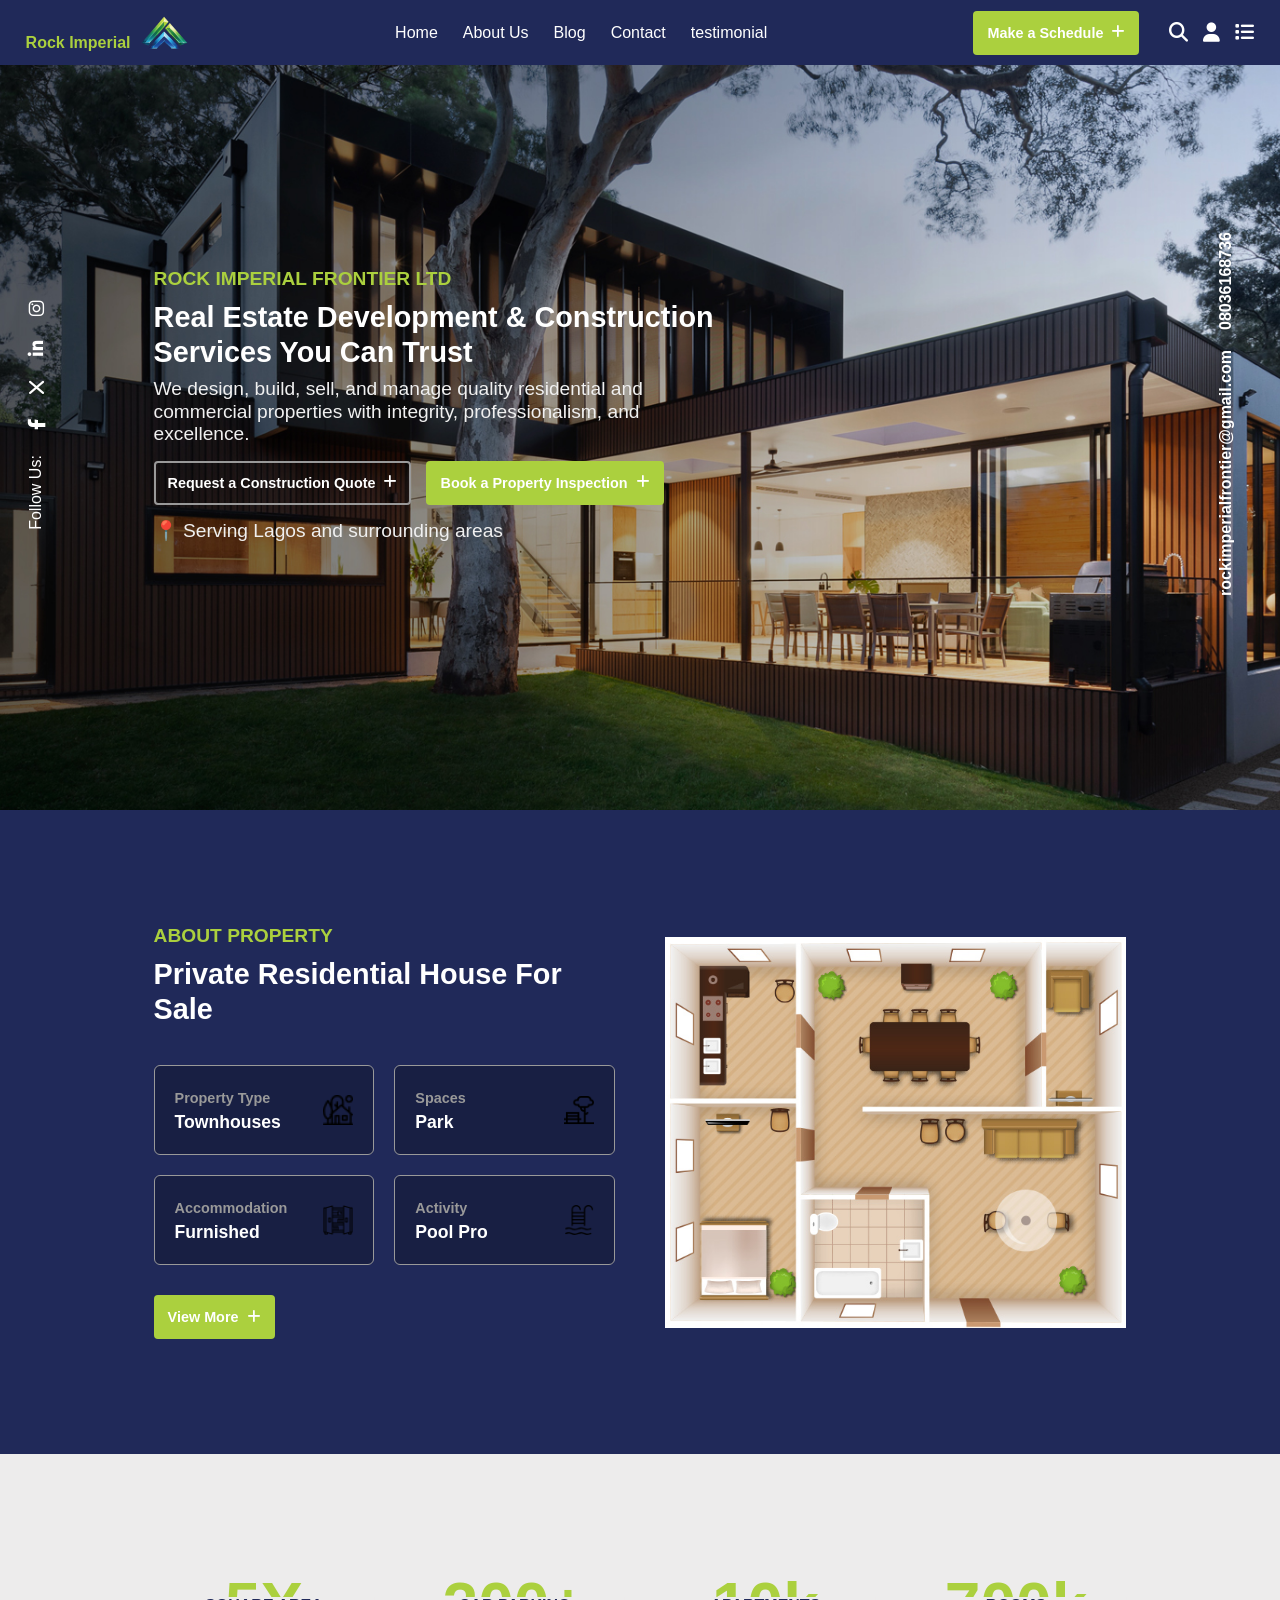
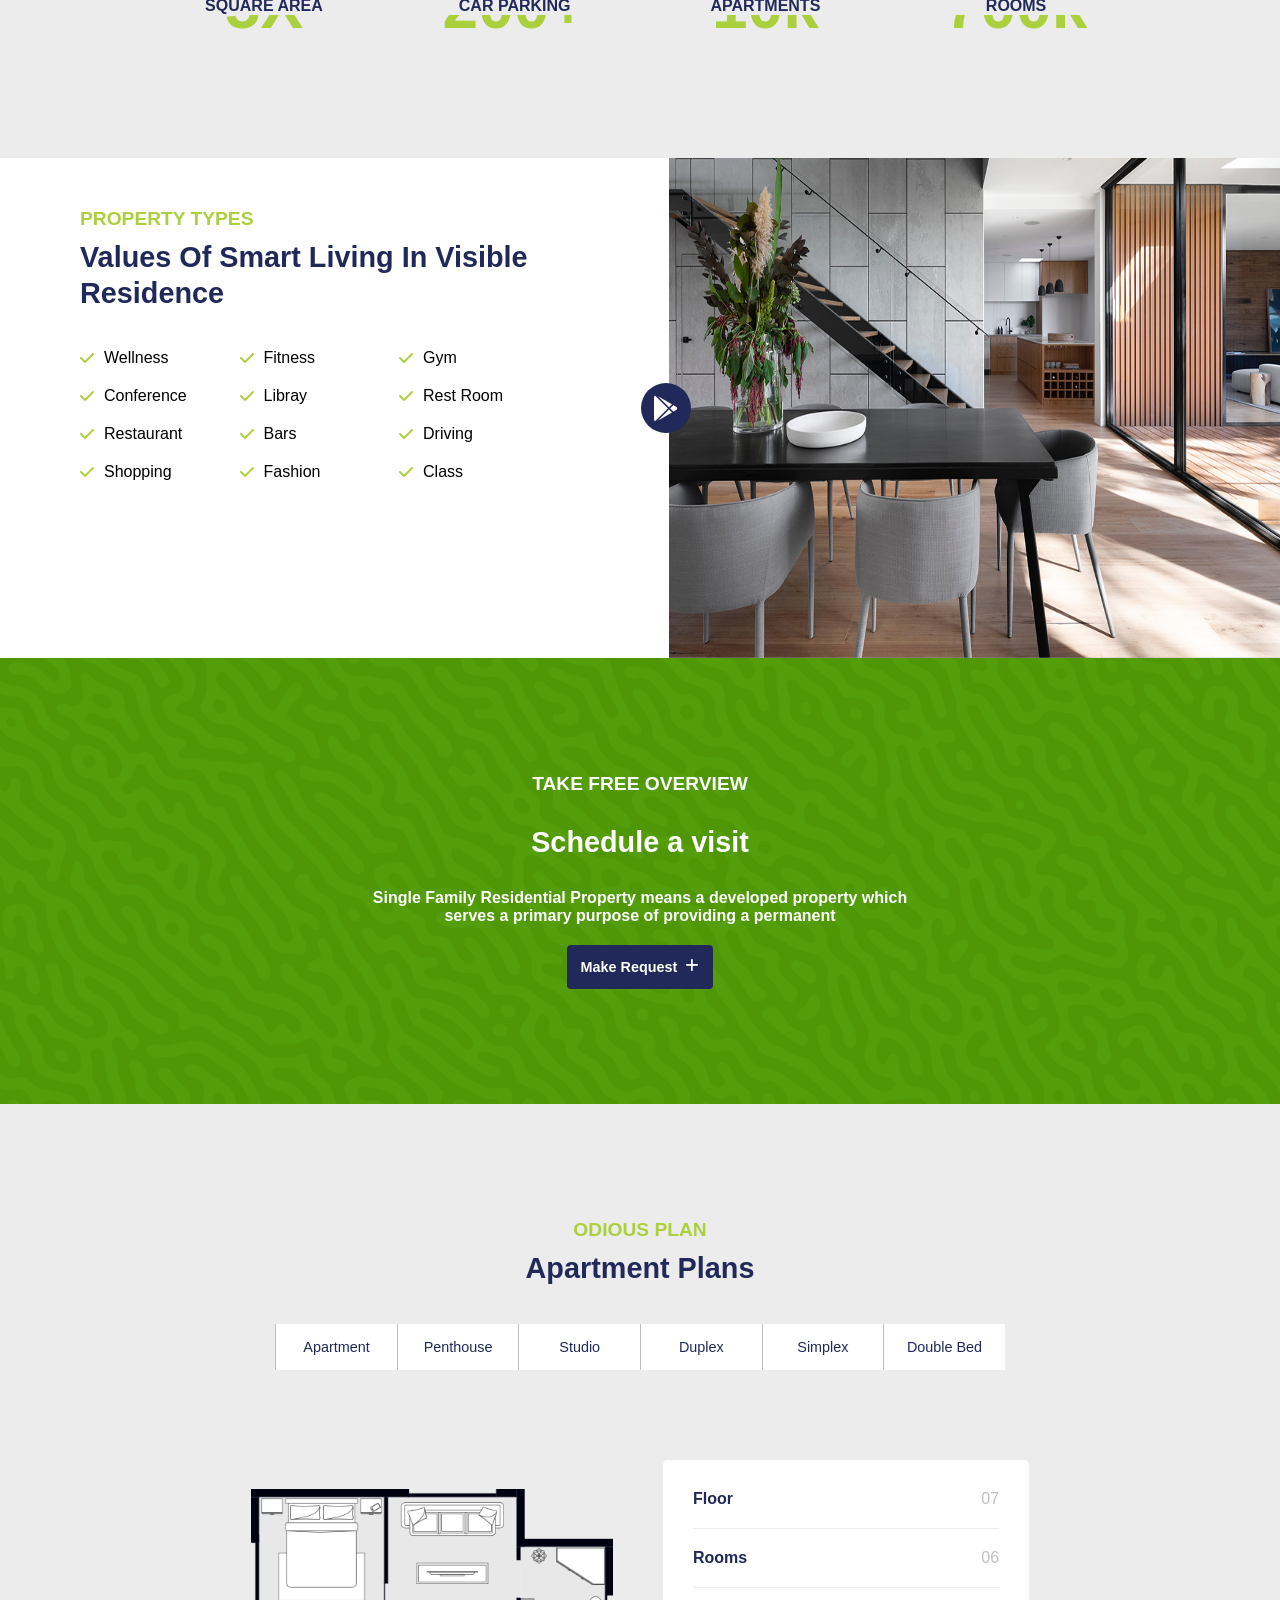
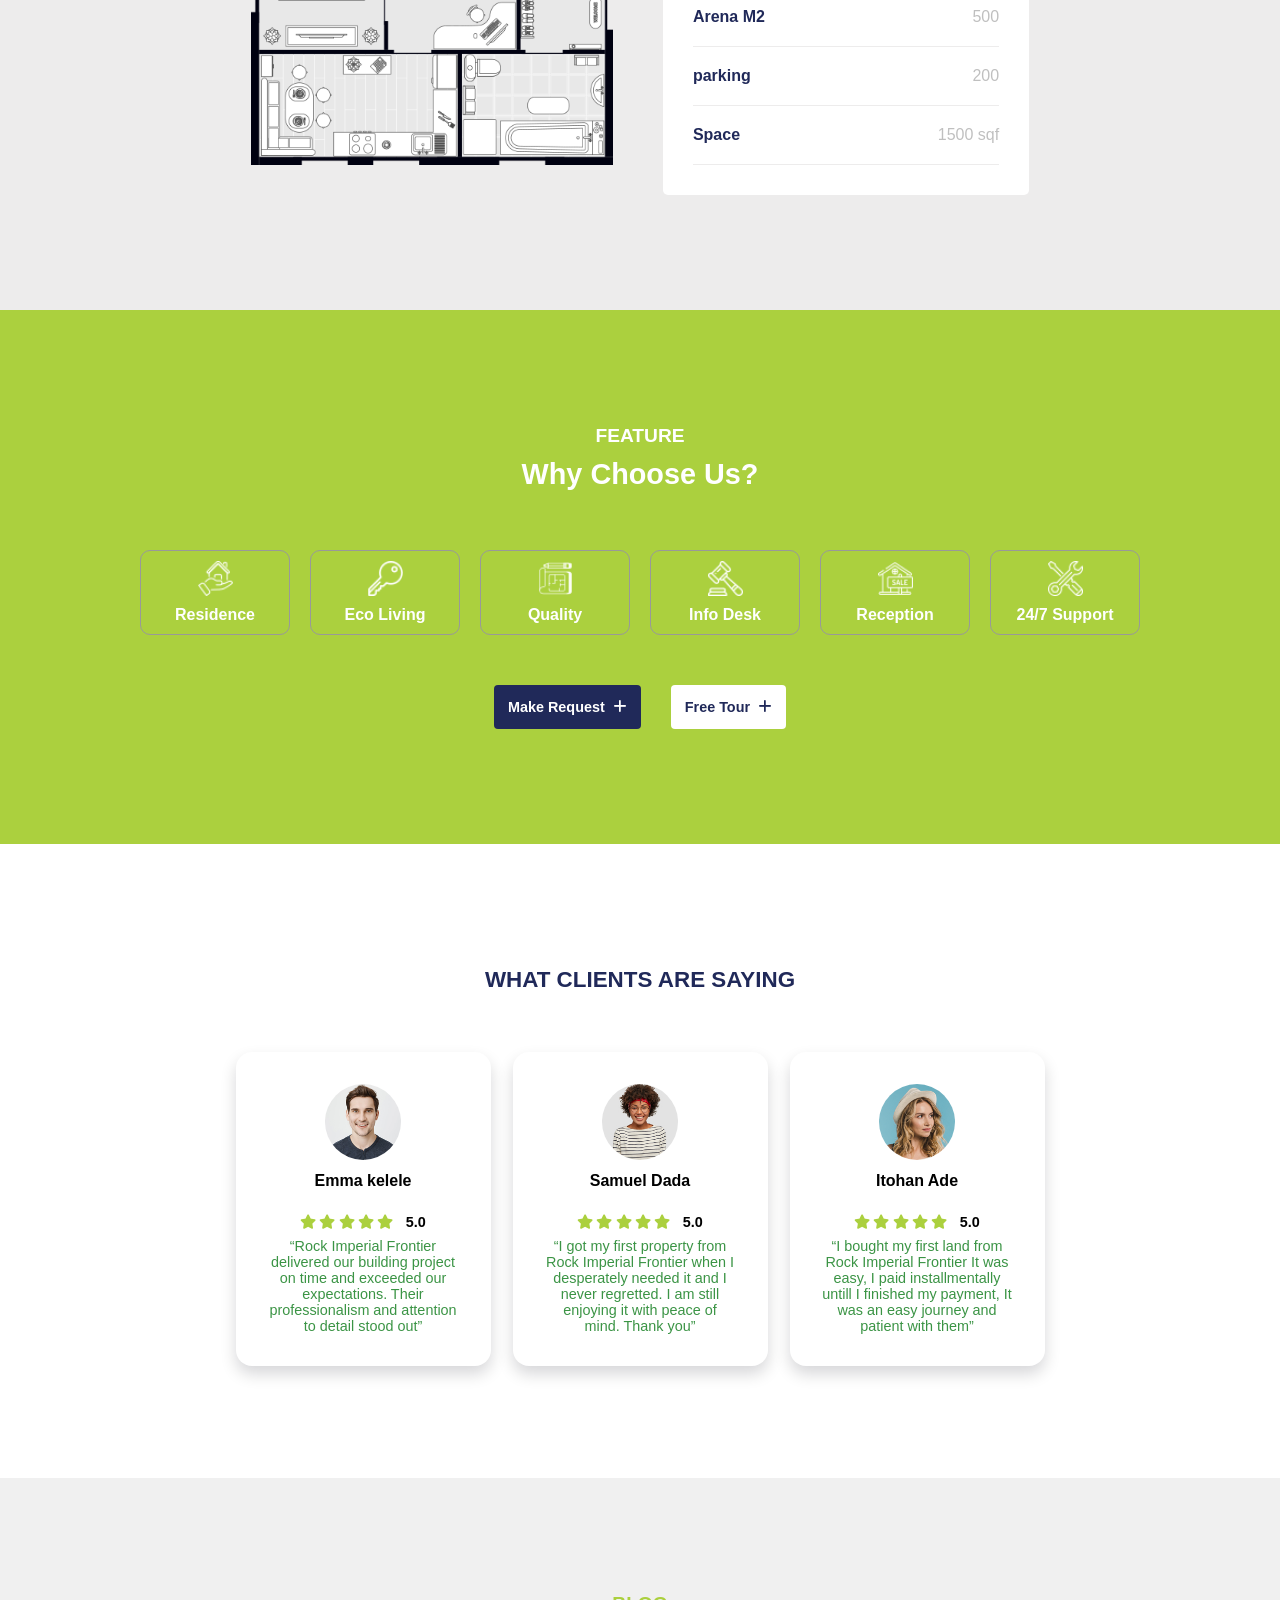
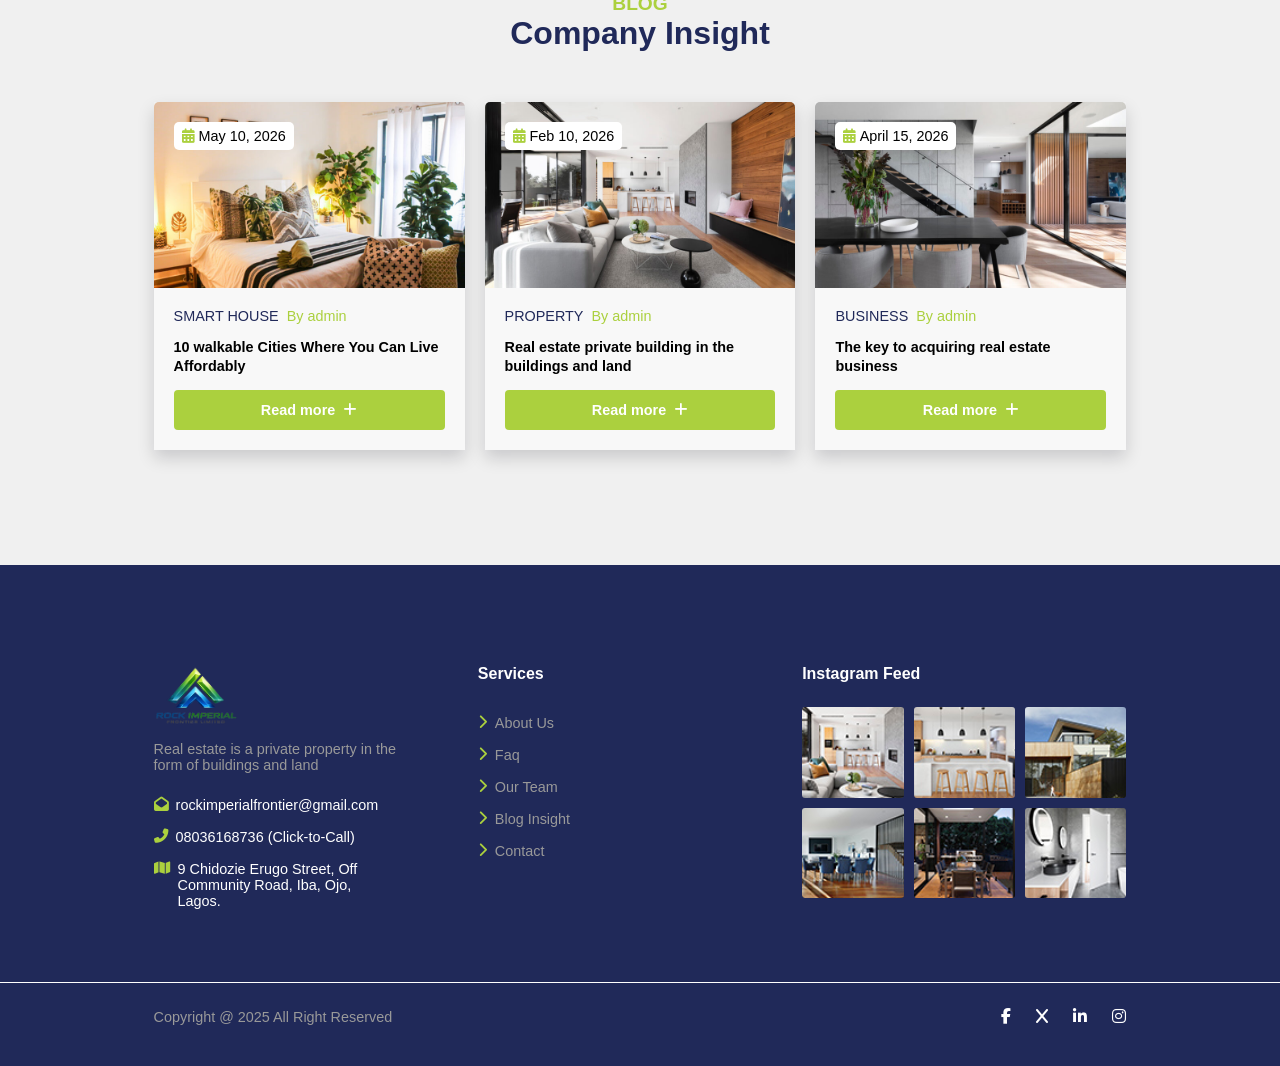
==== commit e00df88d: "Part 1 content and touches" ====
--- a/index.html
+++ b/index.html
@@ -6,6 +6,7 @@
     <meta name="viewport" content="width=device-width, initial-scale=1.0">
     <title>ROCK IMPERIAL</title>
     <link rel="stylesheet" href="styles/index.css">
+    <link rel="icon" type="image/x-icon" href="./images/favicon.ico">
     <!-- fontowesome -->
     <link rel="stylesheet" href="https://cdnjs.cloudflare.com/ajax/libs/font-awesome/6.2.1/css/all.min.css" />
 </head>
@@ -34,7 +35,7 @@
 
         <div class="nav_right">
             <button class="btn">
-                <a href="#" class="href">Make a Schedule</a>
+                <a href="https://wa.me/+2348036168736" target="_blank">Make a Schedule</a>
                 <i class="fa-solid fa-plus"></i>
             </button>
 
@@ -66,18 +67,20 @@
 
             <ul>
                 <li>
-                    <h4>Office Address</h4>
-                    <p>123/A, Ojo baracks Igbelerin</p>
-                </li>
-                <li>
-                    <h4>Phone Number</h4>
-                    <p>+2348082684876</p>
-                    <p>+2348023309758</p>
-                </li>
-                <li>
-                    <h4>Email Address</h4>
-                    <p>info@rockimperial.com</p>
-                    <p>support@rockimperial.com</p>
+                    <h4>Office Address: 📍</h4>
+                    <p>
+                        9 Chidozie Erugo Street, Off Community Road, Iba, Ojo, Lagos.
+                    </p>
+                </li>
+                <li>
+                    <h4>Phone Number: 📞</h4>
+                    <p>
+                        <a href="tel:+2348036168736" style="color: var(--gray-color);">08036168736 (Click-to-Call)</a>
+                    </p>
+                </li>
+                <li>
+                    <h4>Email Us: ✉️</h4>
+                    <p>rockimperialfrontier@gmail.com/p>
                 </li>
             </ul>
 
@@ -102,17 +105,26 @@
                 <span>rock imperial frontier ltd</span>
             </div>
 
-            <h2>Looking for a Property?</h2>
+            <!-- <h2>Looking for a Property?</h2> -->
+            <h2>Real Estate Development & Construction Services
+                You Can Trust
+            </h2>
+            <h3>
+                We design, build, sell, and manage quality
+                residential and commercial properties with
+                integrity, professionalism, and excellence.
+            </h3>
             <div class="hero_btns">
                 <button class="btn2 btn">
-                    <a href="#" class="href">Make a Schedule</a>
+                    <a href="https://wa.me/+2348036168736" target="_blank">Request a Construction Quote</a>
                     <i class="fa-solid fa-plus"></i>
                 </button>
                 <button class="btn2 btn">
-                    <a href="#" class="href">Learn more</a>
+                    <a href="https://wa.me/+2348036168736" target="_blank">Book a Property Inspection</a>
                     <i class="fa-solid fa-plus"></i>
                 </button>
             </div>
+            <h3>📍 Serving Lagos and surrounding areas</h3>
         </div>
         <ul class="hero_icon">
             <li>Follow Us:</li>
@@ -142,8 +154,10 @@
         </ul>
 
         <ul class="hero_content">
-            <li>info@rockimperial.com</li>
-            <li>+2348082684876</li>
+            <li>rockimperialfrontier@gmail.com</li>
+            <li>
+                <a href="tel:+2348036168736" style="color: var(--text-color);">08036168736</a>
+            </li>
         </ul>
     </section>
 
@@ -304,7 +318,7 @@
                 a permanent
             </p>
             <button class="btn overview_btn">
-                <a href="#" class="href">Make Request</a>
+                <a href="https://wa.me/+2348036168736" target="_blank">Make Request</a>
                 <i class="fa-solid fa-plus"></i>
             </button>
         </div>
@@ -529,11 +543,11 @@
         </div>
         <div class="features_btn">
             <button class="btn feature_btn">
-                <a href="#">Make Request</a>
+                <a href="https://wa.me/+2348036168736" target="_blank">Make Request</a>
                 <i class="fa-solid fa-plus"></i>
             </button>
             <button class="btn feature_btn">
-                <a href="#">Free Tour</a>
+                <a href="https://wa.me/+2348036168736" target="_blank">Free Tour</a>
                 <i class="fa-solid fa-plus"></i>
             </button>
         </div>
@@ -558,9 +572,9 @@
                 </div>
 
                 <p class="testimonial_description">
-                    The company offers many easy-to-use services
-                    with hard work and round-the-clock support on
-                    all projects.
+                    “Rock Imperial Frontier delivered our building
+                    project on time and exceeded our expectations. Their
+                    professionalism and attention to detail stood out”
                 </p>
             </article>
 
@@ -579,9 +593,9 @@
                 </div>
 
                 <p class="testimonial_description">
-                    The company offers many easy-to-use services
-                    with hard work and round-the-clock support on
-                    all projects.
+                    “I got my first property from Rock Imperial Frontier 
+                    when I desperately needed it and I never regretted.
+                    I am still enjoying it with peace of mind. Thank you”
                 </p>
             </article>
 
@@ -600,9 +614,9 @@
                 </div>
 
                 <p class="testimonial_description">
-                    The company offers many easy-to-use services
-                    with hard work and round-the-clock support on
-                    all projects.
+                    “I bought my first land from Rock Imperial Frontier 
+                    It was easy, I paid installmentally untill I finished 
+                    my payment, It was an easy journey and patient with them”
                 </p>
             </article>
         </div>
@@ -698,15 +712,21 @@
                 <ul>
                     <li>
                         <i class="fa-solid fa-envelope-open"></i>
-                        <span>info@rockimperial.com</span>
+                        <span> rockimperialfrontier@gmail.com</span>
                     </li>
                     <li>
                         <i class="fa-solid fa-phone-flip"></i>
-                        <span>+2348082684876</span>
+                        <span>
+                            <a href="tel:+2348036168736" style="color: var(--text-color);">
+                                08036168736 (Click-to-Call)
+                            </a>
+                        </span>
                     </li>
                     <li>
                         <i class="fa-solid fa-map"></i>
-                        <span>237/A Ojo road Igbelerin</span>
+                        <span style="width: 65%;">
+                            9 Chidozie Erugo Street, Off Community Road, Iba, Ojo, Lagos.
+                        </span>
                     </li>
                 </ul>
             </div>
--- a/styles/index.css
+++ b/styles/index.css
@@ -30,8 +30,8 @@
 }
 
 .btn {
-    width: 170px;
-    height: 45px;
+    /* width: 170px; */
+    /* height: 45px; */
     border: none;
     cursor: pointer;
     background-color: var(--primary-color);
@@ -43,6 +43,7 @@
     border: 2px solid transparent;
     transition: var(--transition-slow);
     cursor: pointer;
+    padding: 12px;
 }
 
 .btn a {
@@ -81,10 +82,22 @@
     font-weight: 600;
 }
 
+.hero_title {
+    width: 60%;
+}
+
 .section_title h2 {
-    font-size: calc(var(--font-002) * 2.4);
-    color: var(--text-color);
-    line-height: 2.8rem;
+    font-size: calc(var(--font-002) * 1.8);
+    color: var(--text-color);
+    line-height: 2.2rem;
+    margin-bottom: 8px;
+}
+
+.section_title h3 {
+    font-size: calc(var(--font-002) * 1.2);
+    color: var(--gray-light-001);
+    font-weight: 500;
+    line-height: 1.4rem;
 }
 
 .section_image {
@@ -828,7 +841,7 @@
     background-color: var(--text-color);
     box-shadow: var(--border-shadow);
     border-radius: var(--font-002);
-    padding: 2rem 2.5rem 3rem;
+    padding: 2rem;
     text-align: center;
 }
 
@@ -1171,6 +1184,10 @@
     }
 
     .section_title {
+        width: 100%;
+    }
+
+    .hero_title {
         width: 100%;
     }
 
@@ -1320,11 +1337,6 @@
         width: 60%;
     }
 
-    .section_title h2 {
-        font-size: calc(var(--font-002) * 2.4);
-        line-height: 2.8rem;
-    }
-
     .section_title_text span {
         font-size: calc(var(--font-002) * 1.1);
     }
@@ -1389,10 +1401,6 @@
         grid-template-columns: repeat(2, 1fr);
         gap: 40px;
     }
-
-    /* .contact_grid {
-        grid-template-columns: repeat(2, 1fr);
-    } */
 }
 
 @media(max-width: 500px) {
@@ -1409,8 +1417,13 @@
     }
 
     .section_title h2 {
-        font-size: calc(var(--font-002) * 2);
-        line-height: 2.4rem;
+        font-size: calc(var(--font-002) * 1.5);
+        line-height: 1.8rem;
+    }
+
+    .section_title h3 {
+        font-size: calc(var(--font-002) * 1.1);
+        line-height: 1.4rem;
     }
 
     .section_title_text span {
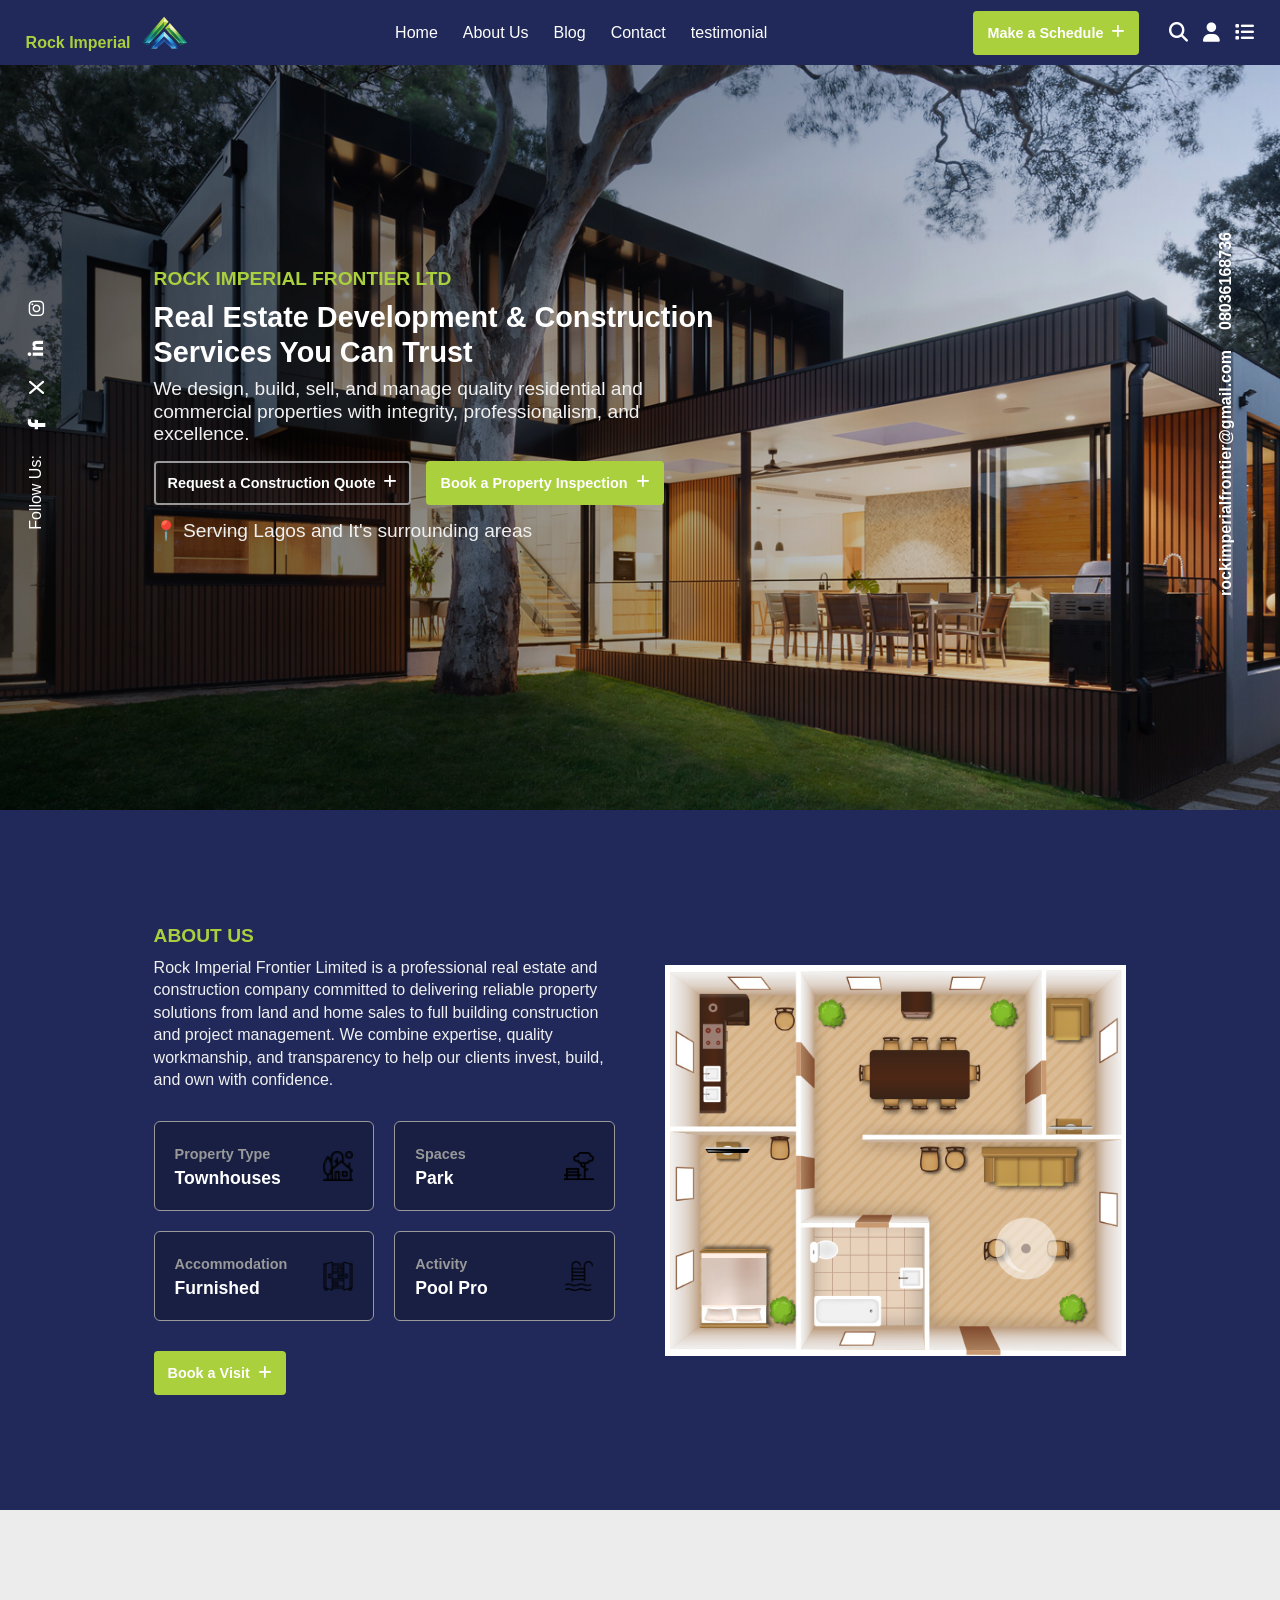
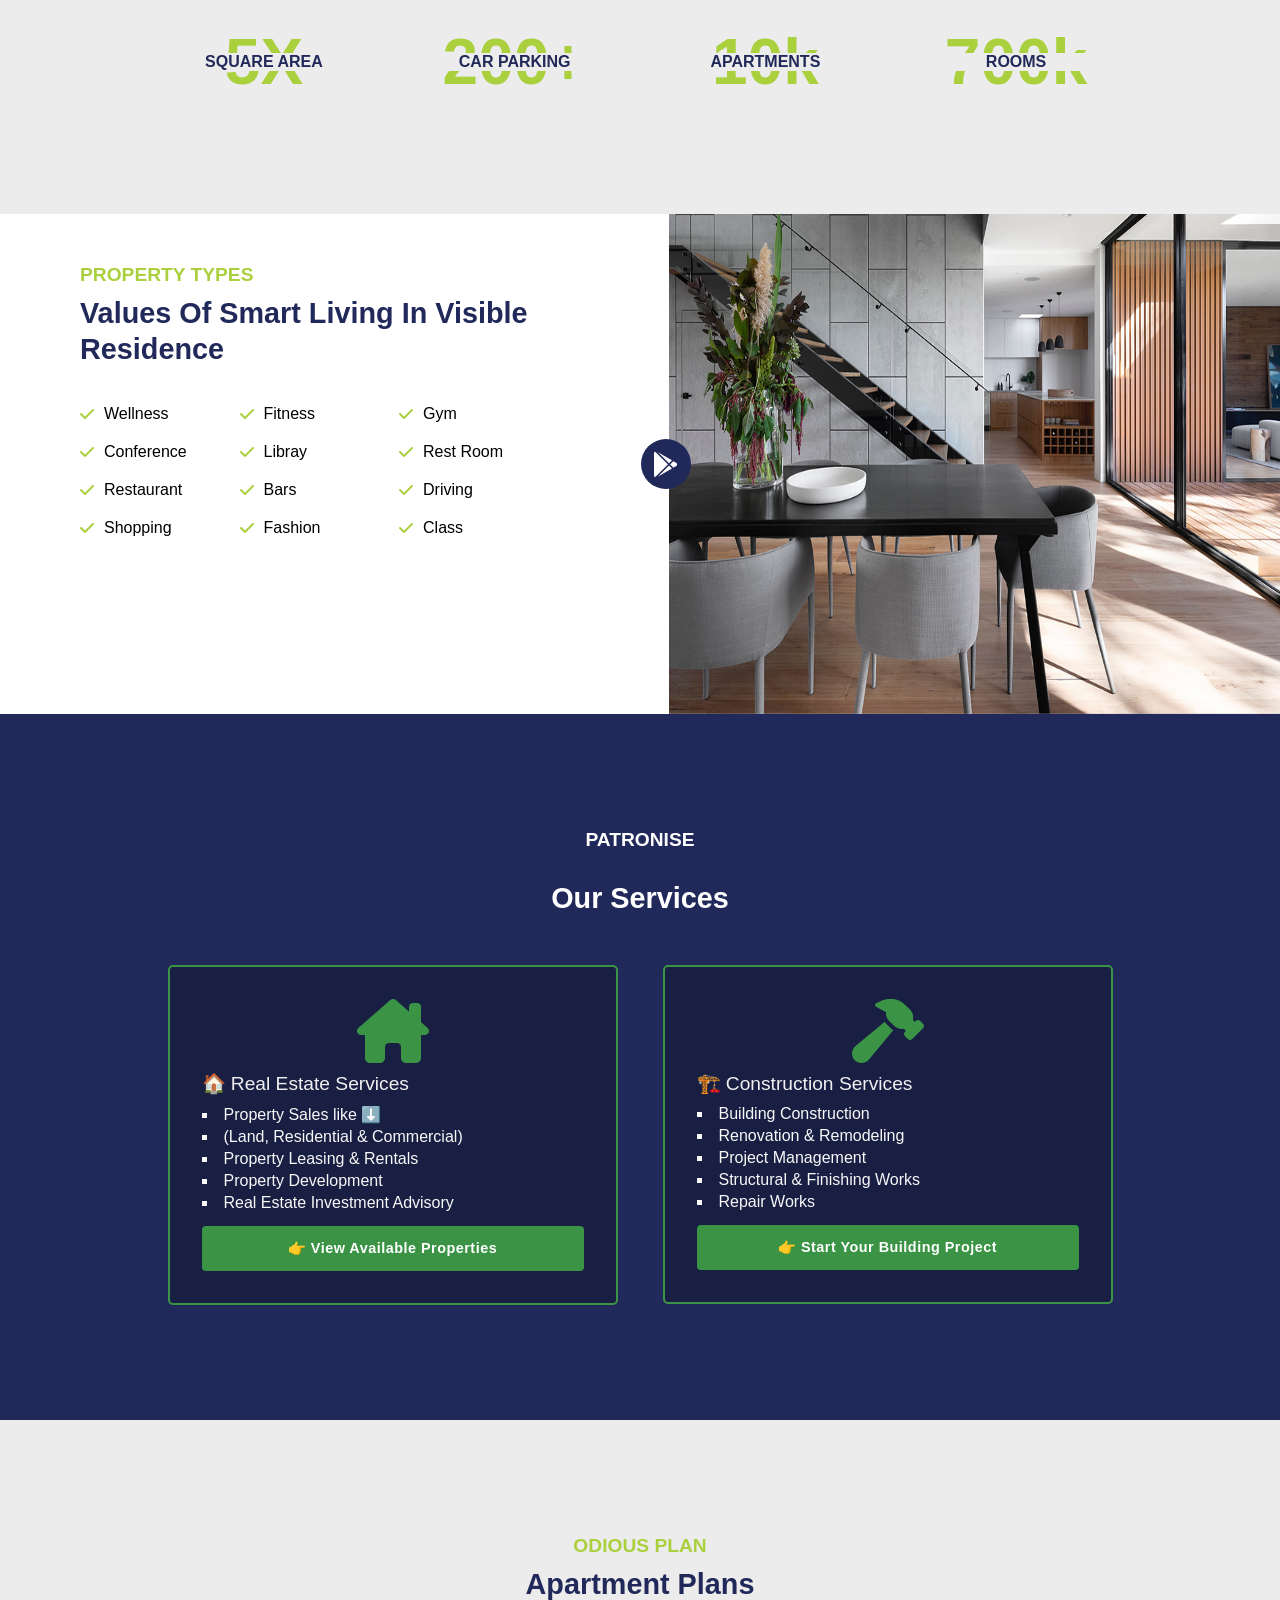
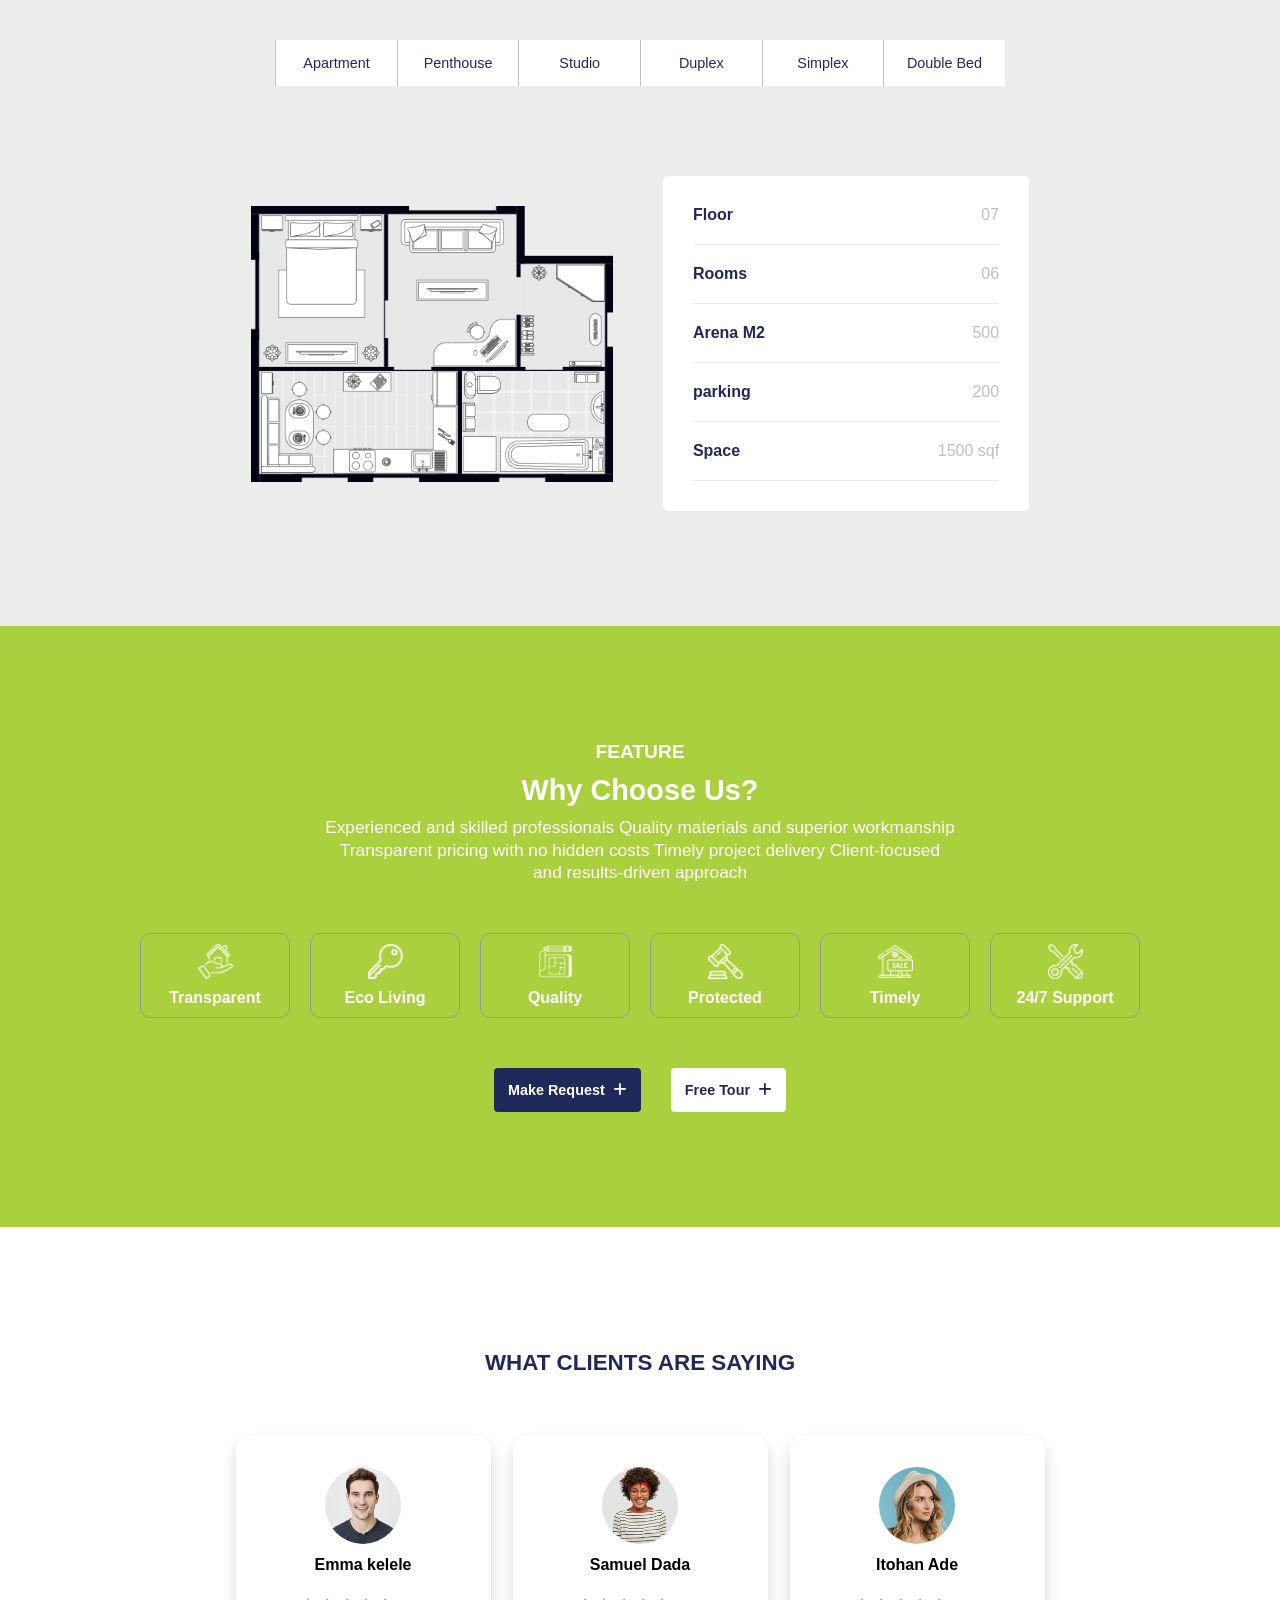
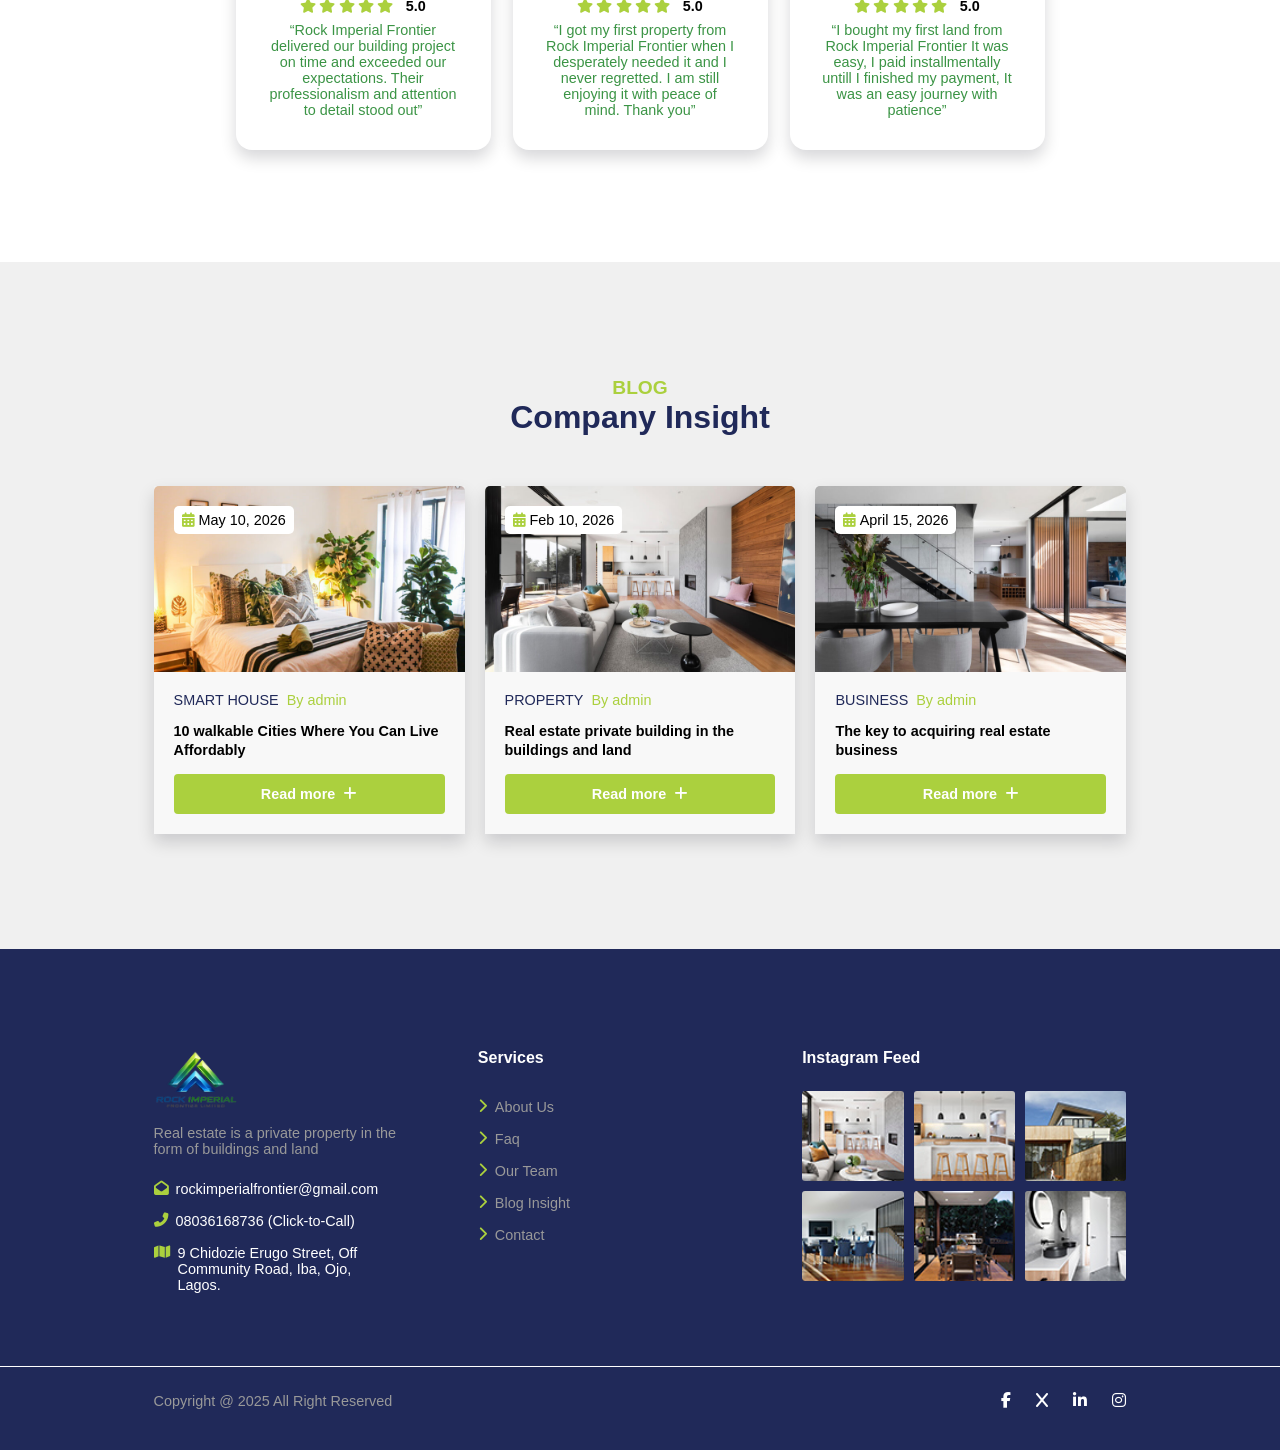
==== commit 0a855960: "Services section added" ====
--- a/index.html
+++ b/index.html
@@ -124,7 +124,7 @@
                     <i class="fa-solid fa-plus"></i>
                 </button>
             </div>
-            <h3>📍 Serving Lagos and surrounding areas</h3>
+            <h3>📍 Serving Lagos and It's surrounding areas</h3>
         </div>
         <ul class="hero_icon">
             <li>Follow Us:</li>
@@ -165,10 +165,17 @@
     <section class="about" id="about-us">
         <div class="about_title section_title">
             <div class="hero_title_text section_title_text">
-                <span>about property</span>
-            </div>
-
-            <h2>Private Residential House For Sale</h2>
+                <span>about Us</span>
+            </div>
+
+            <!-- <h2>Private Residential House For Sale</h2> -->
+            <p>
+                Rock Imperial Frontier Limited is a professional real estate and construction company committed to
+                delivering reliable property solutions from land and home sales to full building construction and
+                project management.
+                We combine expertise, quality workmanship, and transparency to help our clients invest, build, and own
+                with confidence.
+            </p>
             <ul>
                 <li>
                     <div class="about_left">
@@ -208,7 +215,7 @@
                 </li>
             </ul>
             <button class="btn2 btn about-btn">
-                <a href="#" class="href">View More</a>
+                <a href="https://wa.me/+2348036168736" target="_blank">Book a Visit</a>
                 <i class="fa-solid fa-plus"></i>
             </button>
         </div>
@@ -304,23 +311,49 @@
         </div>
     </section>
 
-    <!-- OVERVIEW SECTION -->
+    <!-- SERVICES SECTION -->
     <section class="overview">
         <div class="overview_title section_title">
             <div class="overview_title_text section_title_text">
-                <span>TAKE FREE OVERVIEW</span>
-            </div>
-            <h2>Schedule a visit</h2>
-            <p>
-                Single Family Residential Property
-                means a developed property which
-                serves a primary purpose of providing
-                a permanent
-            </p>
-            <button class="btn overview_btn">
-                <a href="https://wa.me/+2348036168736" target="_blank">Make Request</a>
-                <i class="fa-solid fa-plus"></i>
-            </button>
+                <span>Patronise</span>
+            </div>
+            <h2>Our Services</h2>
+
+            <div class="services">
+                <div class="service">
+                    <i class="fa-solid fa-house-chimney"></i>
+                    <div class="service-card">
+                        <h3>🏠 Real Estate Services</h3>
+                        <ul>
+                            <li>Property Sales like ⬇️</li>
+                            <li>(Land, Residential & Commercial)</li>
+                            <li>Property Leasing & Rentals</li>
+                            <li>Property Development</li>
+                            <li>Real Estate Investment Advisory</li>
+                        </ul>
+                    </div>
+                    <div class="btn service_btn">
+                        <a href="#">👉 View Available Properties</a>
+                    </div>
+                </div>
+
+                <div class="service">
+                    <i class="fa-solid fa-hammer"></i>
+                    <div class="service-card">
+                        <h3>🏗️ Construction Services</h3>
+                        <ul>
+                            <li>Building Construction</li>
+                            <li>Renovation & Remodeling</li>
+                            <li>Project Management</li>
+                            <li>Structural & Finishing Works</li>
+                            <li>Repair Works</li>
+                        </ul>
+                    </div>
+                    <div class="btn service_btn">
+                        <a href="https://wa.me/+2348036168736" target="_blank">👉 Start Your Building Project</a>
+                    </div>
+                </div>
+            </div>
         </div>
     </section>
 
@@ -513,12 +546,19 @@
                 <span>Feature</span>
             </div>
             <h2>Why Choose Us?</h2>
+            <p>
+                Experienced and skilled professionals
+                Quality materials and superior workmanship
+                Transparent pricing with no hidden costs
+                Timely project delivery
+                Client-focused and results-driven approach
+            </p>
         </div>
 
         <div class="feature_wrap">
             <div class="feature_item">
                 <img src="./images/feature1.png" alt="IMAGE">
-                <p>Residence</p>
+                <p>Transparent</p>
             </div>
             <div class="feature_item">
                 <img src="./images/feature2.png" alt="IMAGE">
@@ -530,11 +570,11 @@
             </div>
             <div class="feature_item">
                 <img src="./images/feature4.png" alt="IMAGE">
-                <p>Info Desk</p>
+                <p>Protected</p>
             </div>
             <div class="feature_item">
                 <img src="./images/feature5.png" alt="IMAGE">
-                <p>Reception</p>
+                <p>Timely</p>
             </div>
             <div class="feature_item">
                 <img src="./images/feature6.png" alt="IMAGE">
@@ -593,7 +633,7 @@
                 </div>
 
                 <p class="testimonial_description">
-                    “I got my first property from Rock Imperial Frontier 
+                    “I got my first property from Rock Imperial Frontier
                     when I desperately needed it and I never regretted.
                     I am still enjoying it with peace of mind. Thank you”
                 </p>
@@ -614,9 +654,9 @@
                 </div>
 
                 <p class="testimonial_description">
-                    “I bought my first land from Rock Imperial Frontier 
-                    It was easy, I paid installmentally untill I finished 
-                    my payment, It was an easy journey and patient with them”
+                    “I bought my first land from Rock Imperial Frontier
+                    It was easy, I paid installmentally untill I finished
+                    my payment, It was an easy journey with patience”
                 </p>
             </article>
         </div>
--- a/styles/index.css
+++ b/styles/index.css
@@ -447,6 +447,11 @@
 .about_title ul li img {
     height: 100%;
     width: 30px;
+}
+
+.about_title p {
+    color: var(--gray-light-001);
+    line-height: 1.4rem;
 }
 
 /* COUNTER SECTION */
@@ -553,12 +558,7 @@
 
 /* OVERVIEW SECTION */
 .overview {
-    background-image: url(../images/overview_bg.jpg);
-    background-repeat: no-repeat;
-    background-position: center;
-    background-color: var(--secondary-color);
-    background-blend-mode: overlay;
-    background-size: cover;
+    background-color: var(--dark-bg);
 }
 
 .overview_title {
@@ -569,6 +569,8 @@
     gap: 20px;
 }
 
+/* .overview .section_title h2 {} */
+
 .overview_title_text {
     width: 100%;
     justify-content: center;
@@ -578,15 +580,62 @@
     color: var(--text-color);
 }
 
-.overview_title p {
-    color: var(--text-color);
-    font-size: var(--font-002);
-    font-weight: 600;
-    width: 60%;
-}
-
-.overview_title .overview_btn {
-    background-color: var(--dark-bg);
+.services {
+    display: flex;
+    justify-content: center;
+    align-items: center;
+    gap: 45px;
+    margin-top: 20px;
+}
+
+.service {
+    background-color: var(--dark-bg-light);
+    padding: 32px;
+    border-radius: 5px;
+    border: 2px solid var(--secondary-color);
+    transition: var(--transition-slow);
+    /* width: 100%; */
+    width: 450px;
+}
+
+.service:hover {
+    transform: scale(1.04);
+}
+
+.service i {
+    font-size: calc(var(--font-002) * 4);
+    margin-bottom: 10px;
+    color: var(--secondary-color);
+}
+
+.service-card {
+    display: flex;
+    align-items: flex-start;
+    flex-direction: column;
+    gap: 10px;
+}
+
+.service-card ul {
+    display: flex;
+    align-items: flex-start;
+    flex-direction: column;
+    gap: 4px;
+}
+
+.service-card ul li {
+    color: var(--gray-light-002);
+    list-style-type: square;
+    list-style-position: inside;
+}
+
+.service .service_btn {
+    background-color: var(--secondary-color);
+    margin-top: 14px;
+    width: 100%;
+}
+
+.service .service_btn a {
+    letter-spacing: .5px;
 }
 
 /* PLANS OVERVIEW */
@@ -687,6 +736,13 @@
     width: 100%;
     align-items: center;
     text-align: center;
+}
+
+.feature_title p {
+    color: var(--text-color);
+    width: 65%;
+    line-height: 1.4rem;
+    font-size: calc(var(--font-001) * 1.2);
 }
 
 .feature_title_text {
@@ -1175,6 +1231,12 @@
 
     .feature_wrap {
         grid-template-columns: repeat(3, 1fr);
+    }
+}
+
+@media(max-width: 1000px) {
+    .services {
+        flex-direction: column;
     }
 }
 
@@ -1366,6 +1428,10 @@
         width: 100%;
     }
 
+    .service i {
+        font-size: calc(var(--font-002) * 3);
+    }
+
     .plans_title ul {
         grid-template-columns: repeat(3, 1fr);
     }
@@ -1461,17 +1527,17 @@
         font-size: 1.2rem;
     }
 
-    .overview_title p {
-        font-size: var(--font-001);
-    }
-
-    .overview_title h2 {
-        font-size: calc(var(--font-002) * 1.8);
-    }
-
     .overview_title .overview_btn {
         width: 160px;
         height: 40px;
+    }
+
+    .service {
+        width: 350px;
+    }
+
+    .service i {
+        font-size: calc(var(--font-002) * 2.4);
     }
 
     .plans_title ul {
@@ -1507,6 +1573,12 @@
     }
 }
 
+@media(max-width: 370px) {
+    .service {
+        width: 330px;
+    }
+}
+
 @media(max-width: 350px) {
     .counter {
         grid-template-columns: repeat(1, 1fr);
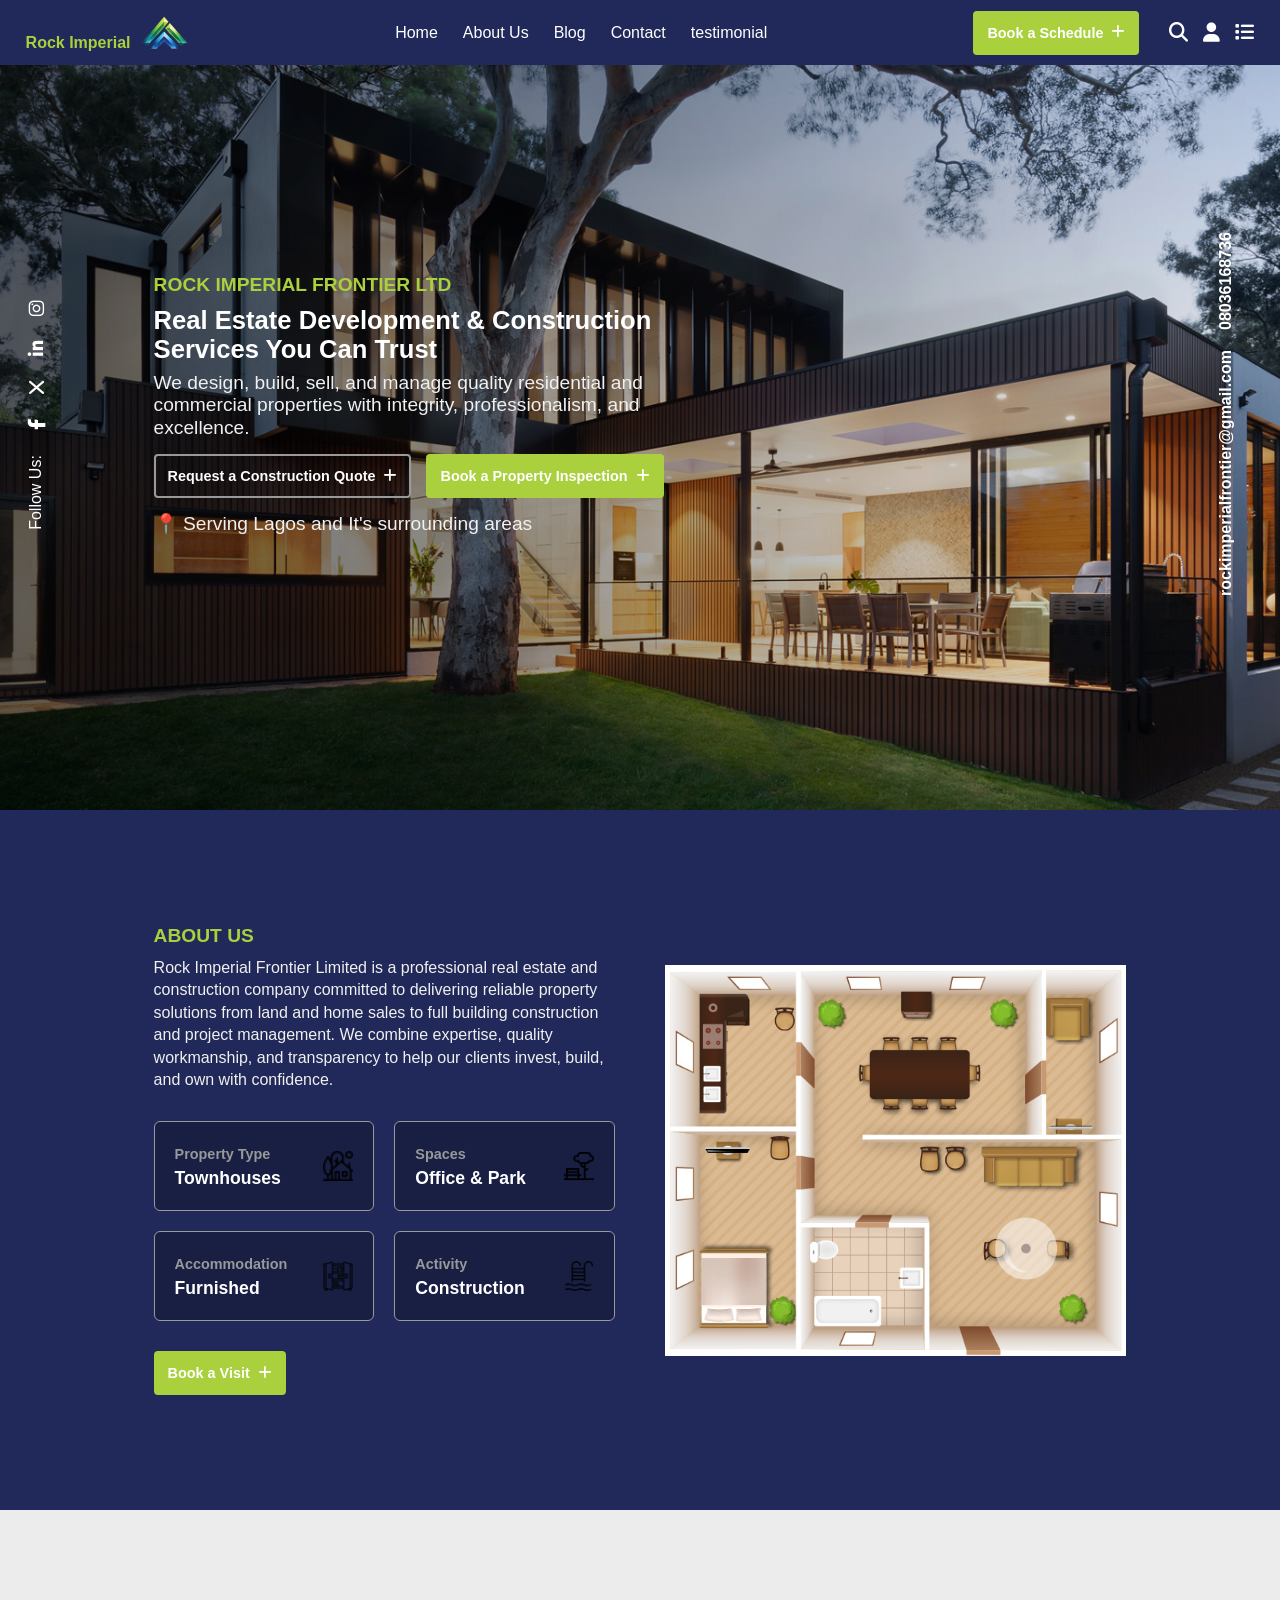
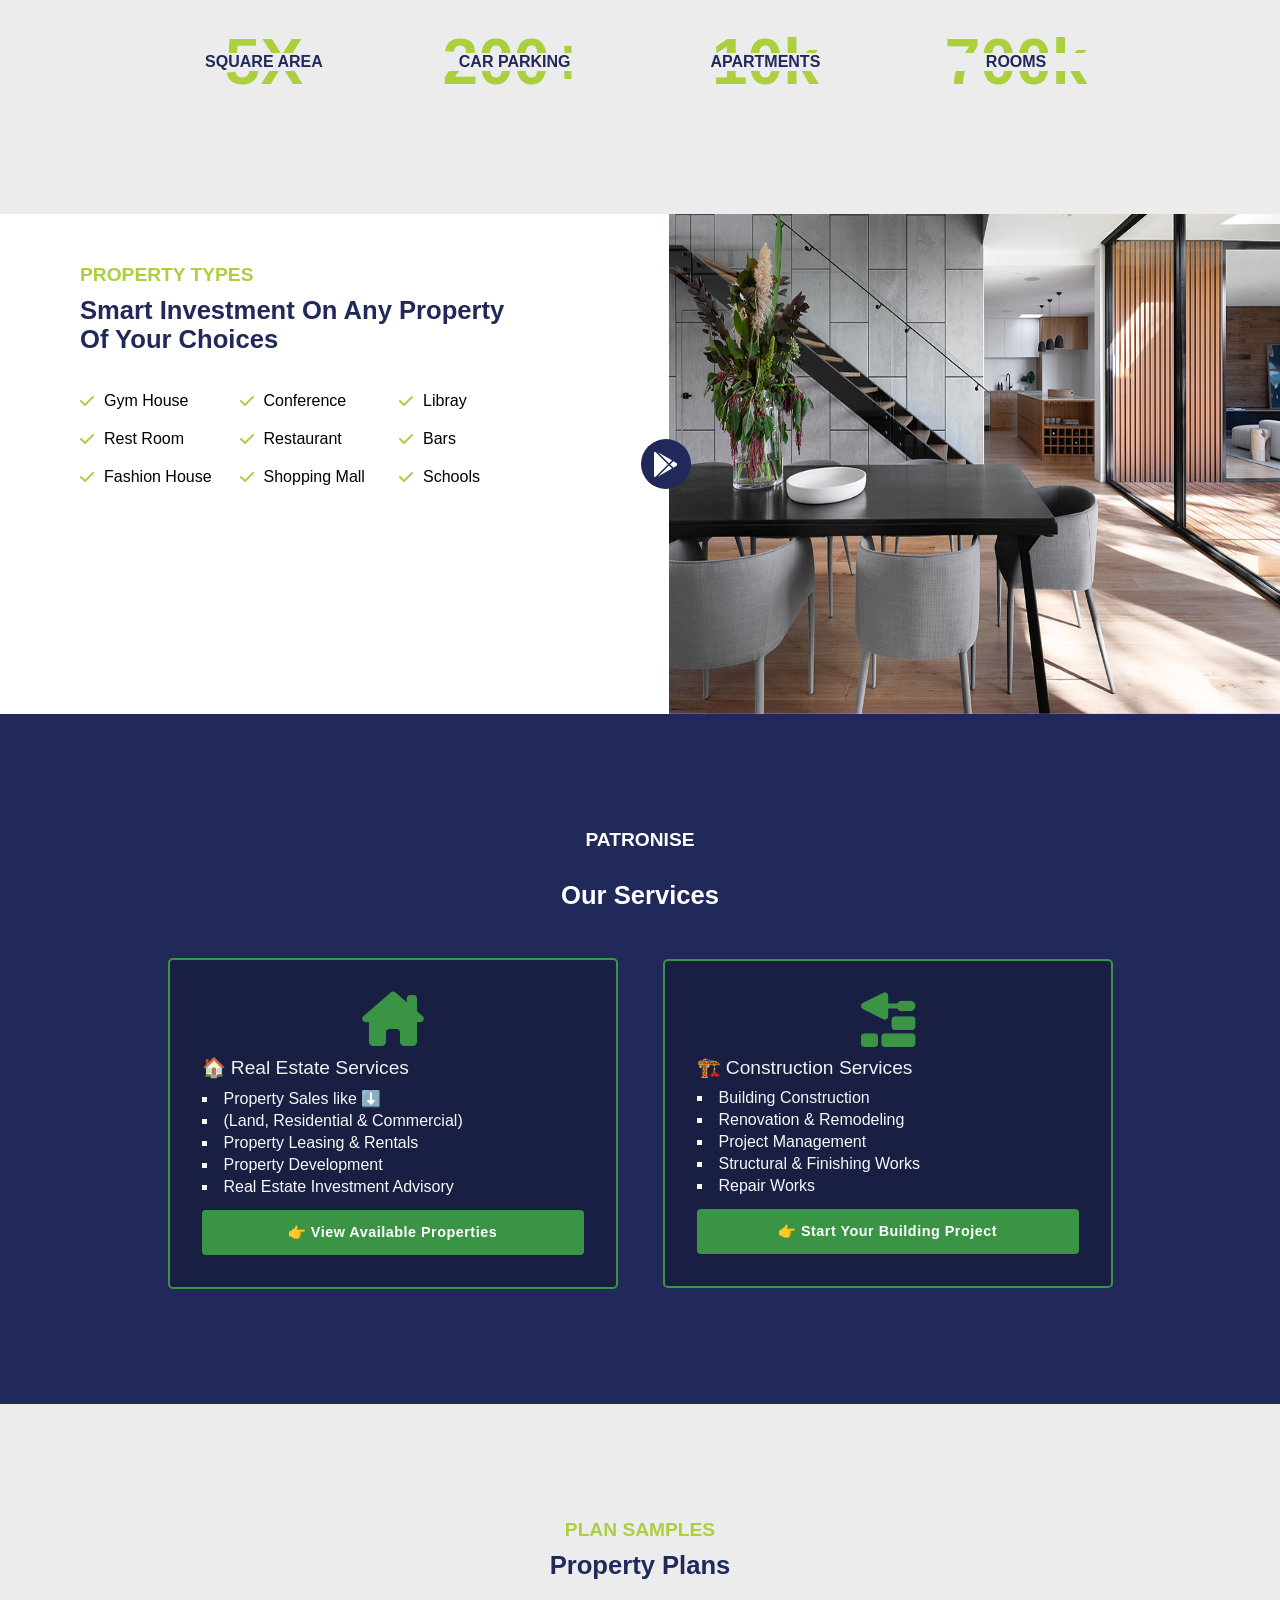
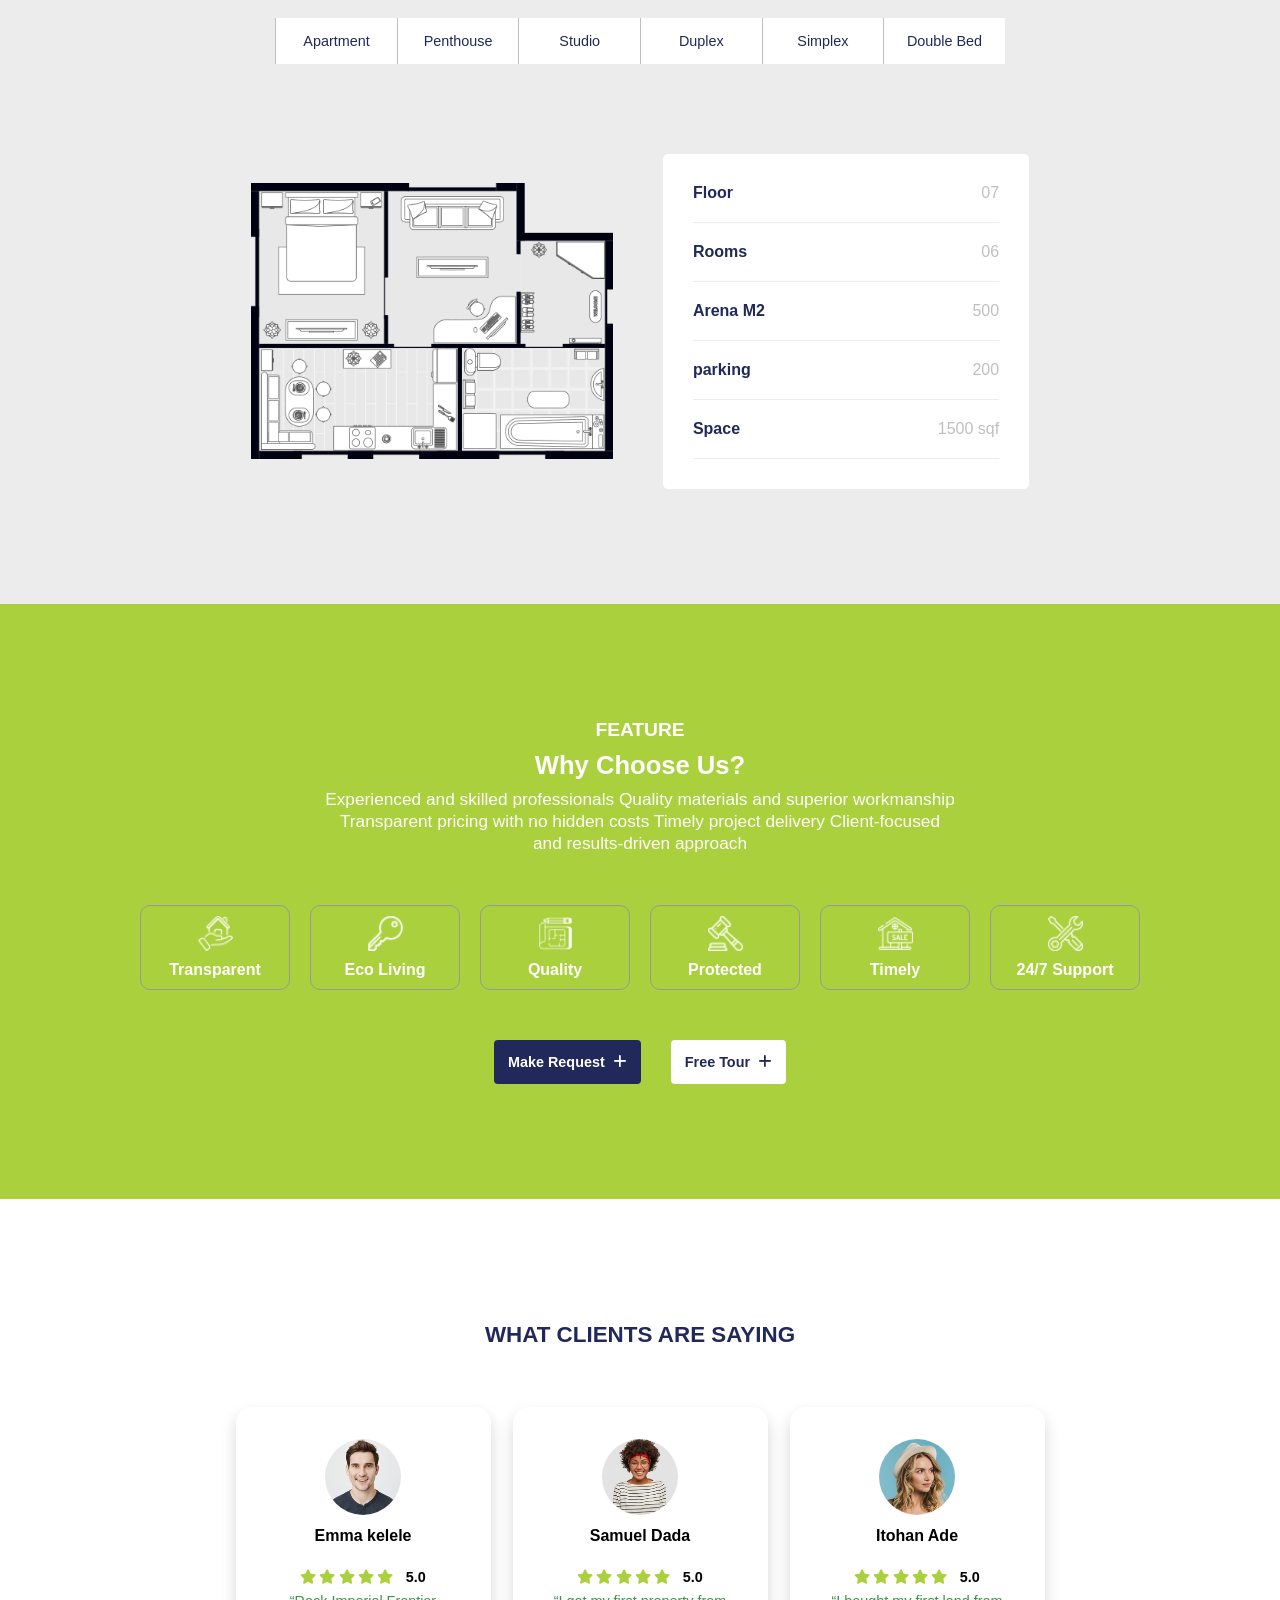
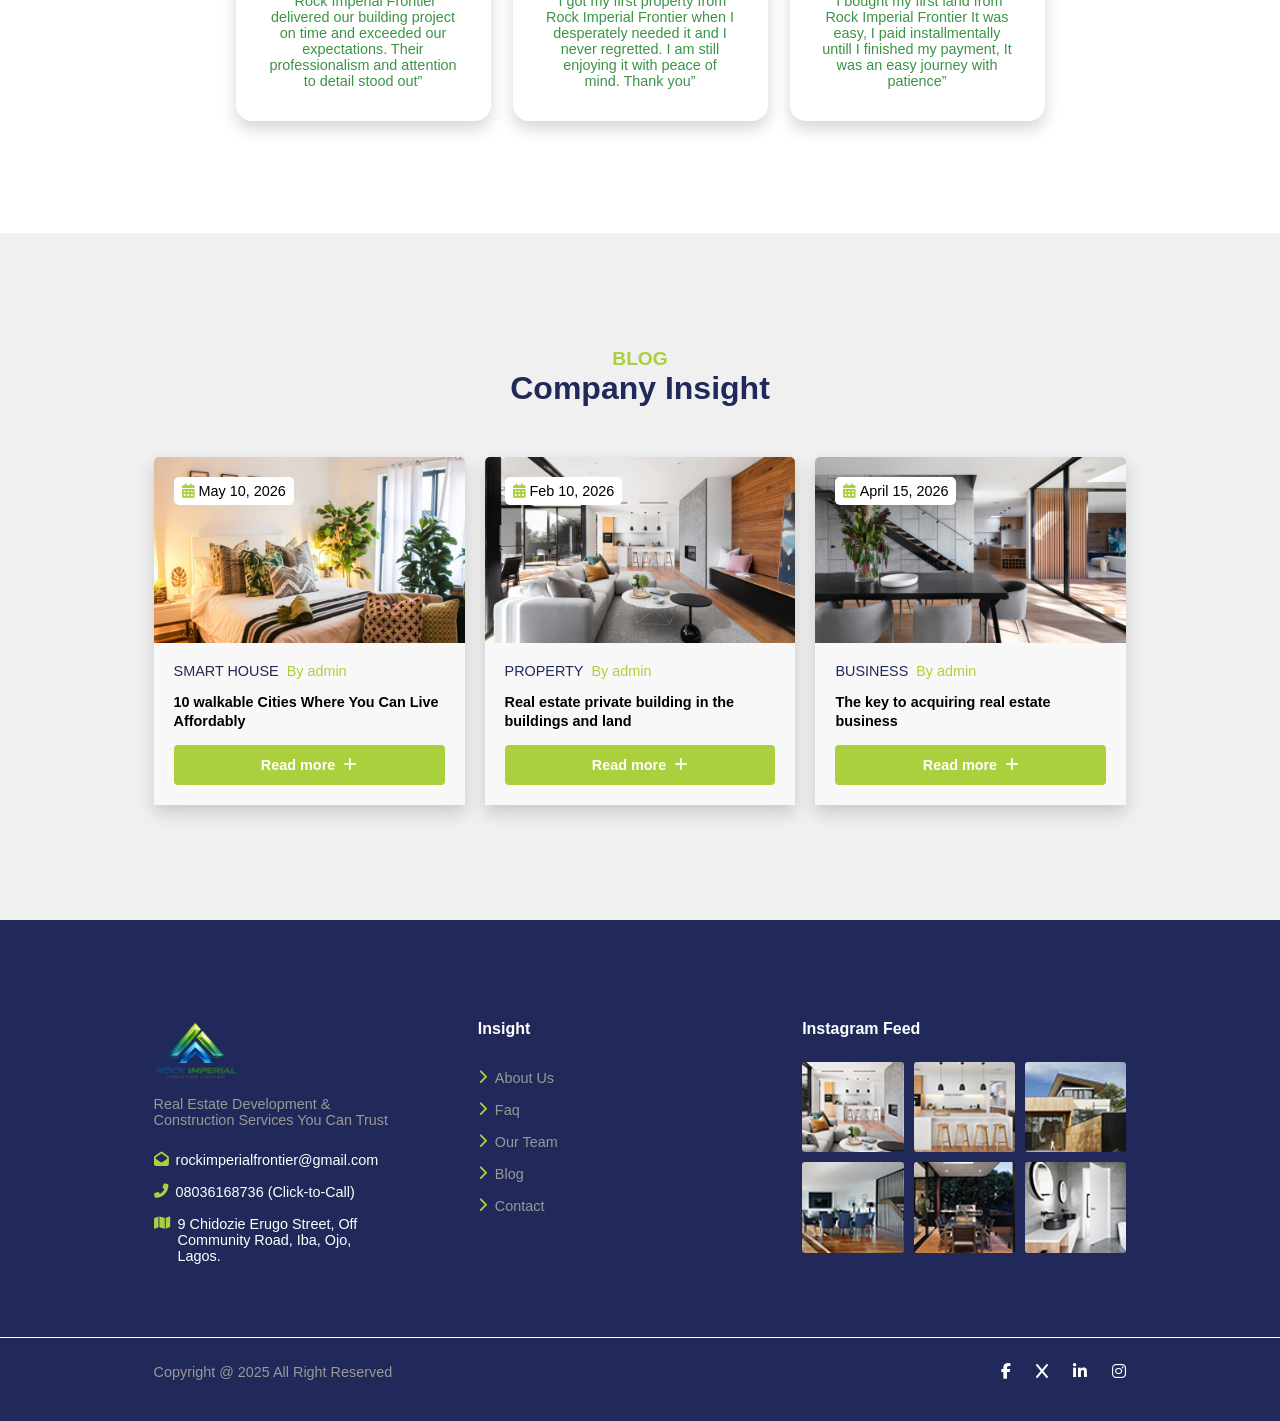
==== commit 24e1b349: "Most content added and editted" ====
--- a/index.html
+++ b/index.html
@@ -26,16 +26,16 @@
         </div>
 
         <ul class="menu">
-            <li><a href="#">Home</a></li>
-            <li><a href="#about-us">About Us</a></li>
-            <li><a href="#blog">Blog</a></li>
-            <li><a href="#contact">Contact</a></li>
-            <li><a href="#testimonial">testimonial</a></li>
+            <li class="top-nav-li"><a href="#">Home</a></li>
+            <li class="top-nav-li"><a href="#about-us">About Us</a></li>
+            <li class="top-nav-li"><a href="#blog">Blog</a></li>
+            <li class="top-nav-li"><a href="#contact">Contact</a></li>
+            <li class="top-nav-li"><a href="#testimonial">testimonial</a></li>
         </ul>
 
         <div class="nav_right">
             <button class="btn">
-                <a href="https://wa.me/+2348036168736" target="_blank">Make a Schedule</a>
+                <a href="https://wa.me/+2348036168736" target="_blank">Book a Schedule</a>
                 <i class="fa-solid fa-plus"></i>
             </button>
 
@@ -80,7 +80,7 @@
                 </li>
                 <li>
                     <h4>Email Us: ✉️</h4>
-                    <p>rockimperialfrontier@gmail.com/p>
+                    <p>rockimperialfrontier@gmail.com</p>
                 </li>
             </ul>
 
@@ -105,8 +105,8 @@
                 <span>rock imperial frontier ltd</span>
             </div>
 
-            <!-- <h2>Looking for a Property?</h2> -->
-            <h2>Real Estate Development & Construction Services
+            <h2>
+                Real Estate Development & Construction Services
                 You Can Trust
             </h2>
             <h3>
@@ -190,7 +190,7 @@
                     <div class="about_left">
                         <h6>
                             <span>Spaces</span>
-                            Park
+                            Office & Park
                         </h6>
                     </div>
                     <img src="./images/garden.png" alt="GARDEN">
@@ -208,7 +208,7 @@
                     <div class="about_left">
                         <h6>
                             <span>Activity</span>
-                            Pool Pro
+                            Construction
                         </h6>
                     </div>
                     <img src="./images/swimming-pool.png" alt="POOL">
@@ -251,19 +251,11 @@
                 <span>Property Types</span>
             </div>
 
-            <h2>Values Of Smart Living In Visible Residence</h2>
+            <h2>Smart Investment On Any Property Of Your Choices</h2>
             <ul>
                 <li>
                     <i class="fa-solid fa-check"></i>
-                    Wellness
-                </li>
-                <li>
-                    <i class="fa-solid fa-check"></i>
-                    Fitness
-                </li>
-                <li>
-                    <i class="fa-solid fa-check"></i>
-                    Gym
+                    Gym House
                 </li>
                 <li>
                     <i class="fa-solid fa-check"></i>
@@ -287,19 +279,15 @@
                 </li>
                 <li>
                     <i class="fa-solid fa-check"></i>
-                    Driving
+                    Fashion House
                 </li>
                 <li>
                     <i class="fa-solid fa-check"></i>
-                    Shopping
+                    Shopping Mall
                 </li>
                 <li>
                     <i class="fa-solid fa-check"></i>
-                    Fashion
-                </li>
-                <li>
-                    <i class="fa-solid fa-check"></i>
-                    Class
+                    Schools 
                 </li>
             </ul>
         </div>
@@ -333,12 +321,12 @@
                         </ul>
                     </div>
                     <div class="btn service_btn">
-                        <a href="#">👉 View Available Properties</a>
+                        <a href="./pages/proproperty.html">👉 View Available Properties</a>
                     </div>
                 </div>
 
                 <div class="service">
-                    <i class="fa-solid fa-hammer"></i>
+                    <i class="fa-solid fa-trowel-bricks"></i>
                     <div class="service-card">
                         <h3>🏗️ Construction Services</h3>
                         <ul>
@@ -361,9 +349,9 @@
     <section class="plans">
         <div class="plans_title section_title">
             <div class="plans_title_text section_title_text">
-                <span>ODIOUS PLAN</span>
-            </div>
-            <h2>Apartment Plans</h2>
+                <span>PLAN SAMPLES</span>
+            </div>
+            <h2>Property Plans</h2>
             <ul>
                 <li>Apartment</li>
                 <li>Penthouse</li>
@@ -748,7 +736,7 @@
         <div class="footer_wrap" id="contact">
             <div class="footer_col">
                 <img src="./images/rock-imperial-frontier-logo-02.png" alt="LOGO" class="footer-logo-img">
-                <p>Real estate is a private property in the form of buildings and land</p>
+                <p>Real Estate Development & Construction Services You Can Trust</p>
                 <ul>
                     <li>
                         <i class="fa-solid fa-envelope-open"></i>
@@ -772,11 +760,11 @@
             </div>
 
             <div class="footer_col">
-                <h3>Services</h3>
+                <h3>Insight</h3>
                 <ul>
                     <li>
                         <i class="fa-solid fa-chevron-right"></i>
-                        <a href="#">About Us</a>
+                        <a href="#about-us">About Us</a>
                     </li>
                     <li>
                         <i class="fa-solid  fa-chevron-right"></i>
@@ -788,7 +776,7 @@
                     </li>
                     <li>
                         <i class="fa-solid  fa-chevron-right"></i>
-                        <a href="#">Blog Insight</a>
+                        <a href="#blog">Blog</a>
                     </li>
                     <li>
                         <i class="fa-solid  fa-chevron-right"></i>
--- a/styles/index.css
+++ b/styles/index.css
@@ -87,9 +87,9 @@
 }
 
 .section_title h2 {
-    font-size: calc(var(--font-002) * 1.8);
-    color: var(--text-color);
-    line-height: 2.2rem;
+    font-size: calc(var(--font-002) * 1.6);
+    color: var(--text-color);
+    line-height: 1.8rem;
     margin-bottom: 8px;
 }
 
@@ -511,6 +511,7 @@
 
 .property_title h2 {
     color: var(--dark-bg);
+    font-size: calc(var(--font-002) * 1.6);
 }
 
 .property_title ul {
@@ -603,7 +604,7 @@
 }
 
 .service i {
-    font-size: calc(var(--font-002) * 4);
+    font-size: calc(var(--font-002) * 3.4);
     margin-bottom: 10px;
     color: var(--secondary-color);
 }
@@ -1237,6 +1238,10 @@
 @media(max-width: 1000px) {
     .services {
         flex-direction: column;
+    }
+
+    .sidebar {
+        width: 32%;
     }
 }
 
@@ -1415,11 +1420,6 @@
         font-size: calc(var(--font-002) * 0.8);
     }
 
-    .property_title h2 {
-        font-size: calc(var(--font-002) * 1.8);
-        line-height: 2.4rem;
-    }
-
     .play_btn {
         top: 55%;
     }
@@ -1430,6 +1430,10 @@
 
     .service i {
         font-size: calc(var(--font-002) * 3);
+    }
+
+    .feature_title p {
+        width: 80%;
     }
 
     .plans_title ul {
@@ -1513,8 +1517,8 @@
     }
 
     .property_title h2 {
-        font-size: calc(var(--font-002) * 1.6);
-        line-height: 2.2rem;
+        font-size: calc(var(--font-002) * 1.4);
+        line-height: 2rem;
     }
 
     .play_btn {
@@ -1532,12 +1536,33 @@
         height: 40px;
     }
 
+    .service-card ul li {
+        font-size: var(--font-001);
+    }
+
+    .section_title h3 {
+        font-size: calc(var(--font-002) * 1.06);
+        line-height: 1.4rem;
+    }
+
+    .service_btn {
+        padding: 10px;
+    }
+
+    .service_btn a {
+        font-size: var(--font-001);
+    }
+
     .service {
         width: 350px;
     }
 
     .service i {
-        font-size: calc(var(--font-002) * 2.4);
+        font-size: calc(var(--font-002) * 2.6);
+    }
+
+    .feature_title p {
+        width: 100%;
     }
 
     .plans_title ul {
@@ -1606,4 +1631,8 @@
     .features_btn {
         flex-direction: column;
     }
+
+    .service {
+        width: 320px;
+    }
 }
